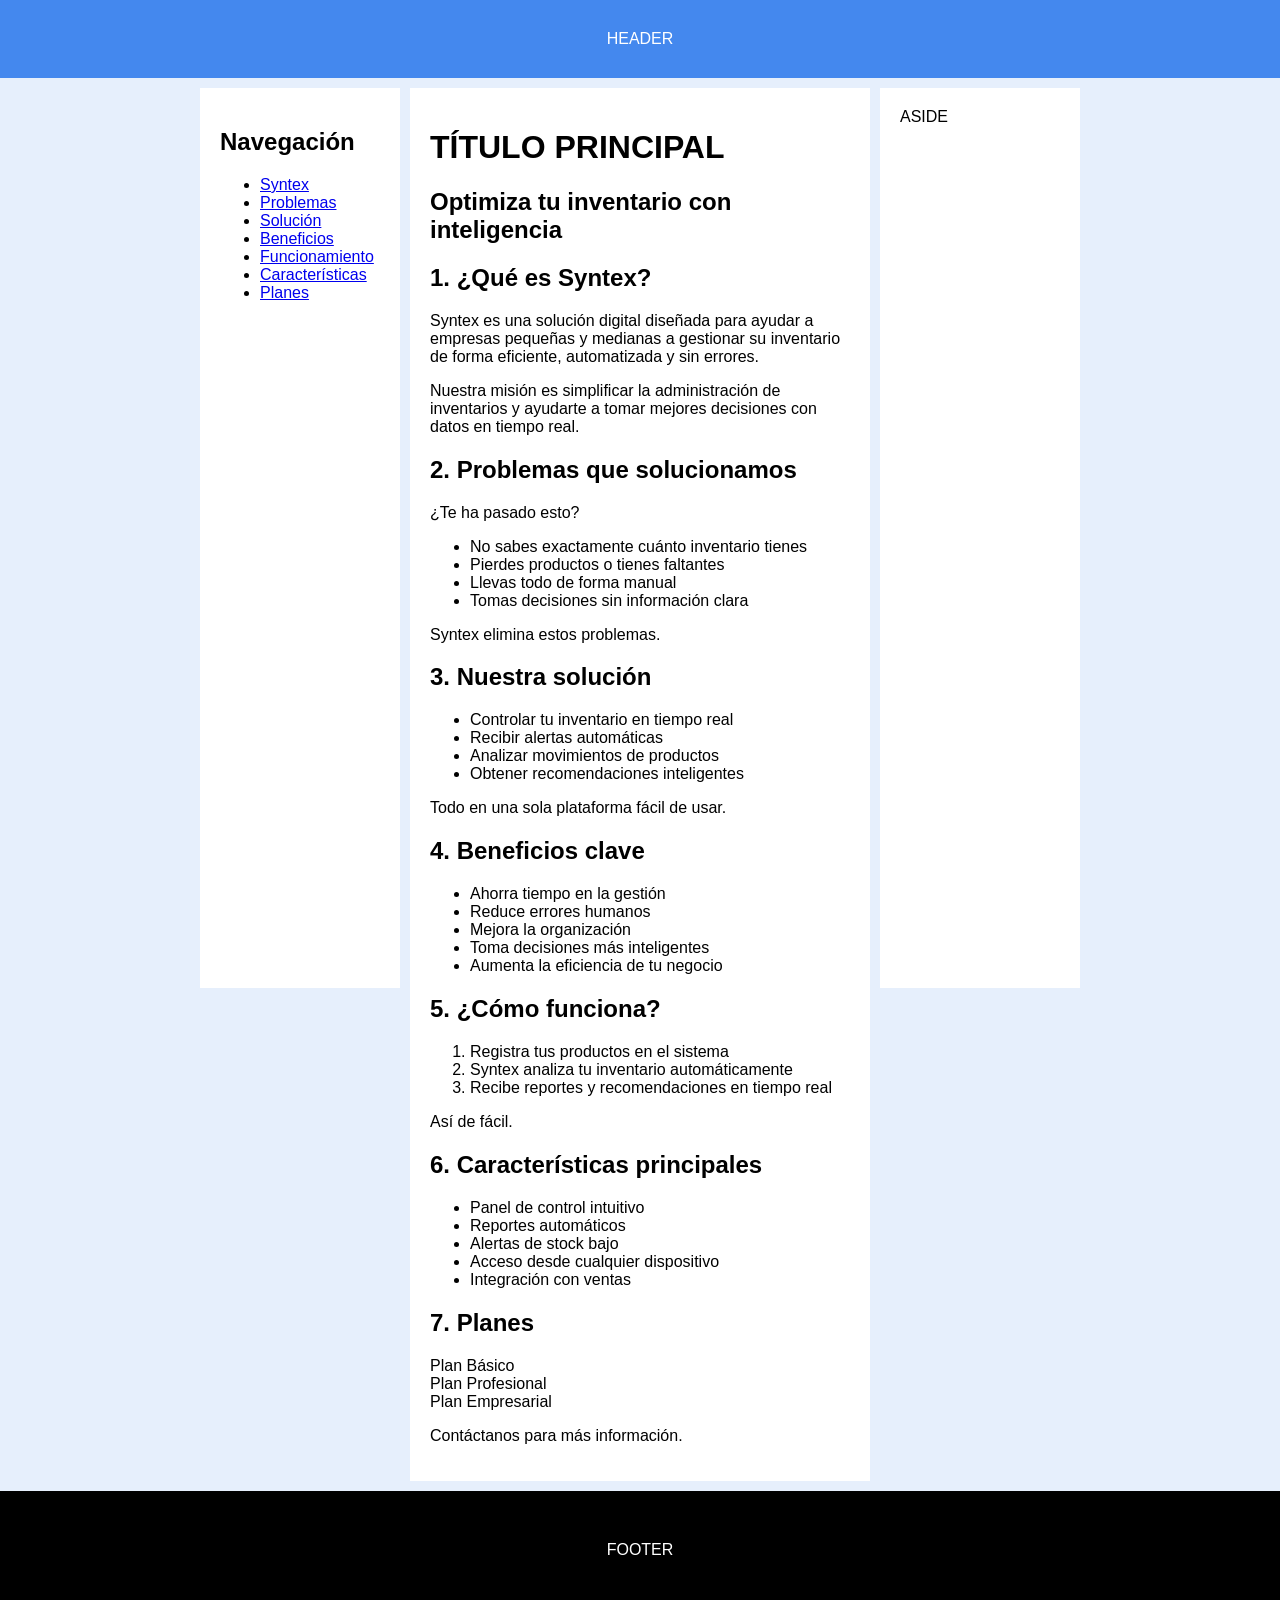
==== index.html @ 5b3f39af "commit 2" ====
<!DOCTYPE html>
<html lang="en">
<head>
    <meta charset="UTF-8">
    <meta name="viewport" content="width=device-width, initial-scale=1.0">
    <title>Grid dinámico y responsive</title>
    <link rel="stylesheet" href="styles.css">
</head>

<body>

    <header>
        HEADER
    </header>

    <div class="grid">
        <nav class="header__nav">
            <h2>Navegación</h2>
            <ul class="header__nav-list">
                <li class="list-item"><a href="#1" class="link">Syntex</a></li>
                <li class="list-item"><a href="#2" class="link">Problemas</a></li>
                <li class="list-item"><a href="#3" class="link">Solución</a></li>
                <li class="list-item"><a href="#4" class="link">Beneficios</a></li>
                <li class="list-item"><a href="#5" class="link">Funcionamiento</a></li>
                <li class="list-item"><a href="#6" class="link">Características</a></li>
                <li class="list-item"><a href="#7" class="link">Planes</a></li>
            </ul>
        </nav>
        <main>
            <h1>TÍTULO PRINCIPAL</h1>
            <h2>Optimiza tu inventario con inteligencia</h2>
            <section id="1">
                <h2>1. ¿Qué es Syntex?</h2>
                <p>
                    Syntex es una solución digital diseñada para ayudar a empresas pequeñas y medianas
                    a gestionar su inventario de forma eficiente, automatizada y sin errores.
                </p>
                <p>
                    Nuestra misión es simplificar la administración de inventarios y ayudarte
                    a tomar mejores decisiones con datos en tiempo real.
                </p>
            </section>
            <section id="2">
                <h2>2. Problemas que solucionamos</h2>

                <p>
                    ¿Te ha pasado esto?
                </p>

                <ul>
                    <li>No sabes exactamente cuánto inventario tienes</li>
                    <li>Pierdes productos o tienes faltantes</li>
                    <li>Llevas todo de forma manual</li>
                    <li>Tomas decisiones sin información clara</li>
                </ul>

                <p>
                    Syntex elimina estos problemas.
                </p>
            </section>
            <section id="3">
                <h2>3. Nuestra solución</h2>
                <ul>
                    <li>Controlar tu inventario en tiempo real</li>
                    <li>Recibir alertas automáticas</li>
                    <li>Analizar movimientos de productos</li>
                    <li>Obtener recomendaciones inteligentes</li>
                </ul>
                <p>
                    Todo en una sola plataforma fácil de usar.
                </p>
            </section>
            <section id="4">
                <h2>4. Beneficios clave</h2>
                <ul>
                    <li>Ahorra tiempo en la gestión</li>
                    <li>Reduce errores humanos</li>
                    <li>Mejora la organización</li>
                    <li>Toma decisiones más inteligentes</li>
                    <li>Aumenta la eficiencia de tu negocio</li>
                </ul>
            </section>
            <section id="5">
                <h2>5. ¿Cómo funciona?</h2>
                <ol>
                    <li>Registra tus productos en el sistema</li>
                    <li>Syntex analiza tu inventario automáticamente</li>
                    <li>Recibe reportes y recomendaciones en tiempo real</li>
                </ol>
                <p>Así de fácil.</p>
            </section>

            <section id="6">
                <h2>6. Características principales</h2>
                <ul>
                    <li>Panel de control intuitivo</li>
                    <li>Reportes automáticos</li>
                    <li>Alertas de stock bajo</li>
                    <li>Acceso desde cualquier dispositivo</li>
                    <li>Integración con ventas</li>
                </ul>
            </section>
            <section id="7">
                <h2>7. Planes</h2>
                <p>
                    Plan Básico<br>
                    Plan Profesional<br>
                    Plan Empresarial
                </p>
                <p>
                    Contáctanos para más información.
                </p>
            </section>
        </main>
        <aside>
            ASIDE
        </aside>
    </div>
    <footer>
        FOOTER
    </footer>
</body>
</html>
---- styles.css ----
body {
    margin: 0;
    font-family:sans-serif;
    min-height: 100vh;
    display: flex;
    flex-direction: column;
    align-items: start;
    background-color: #48e2;
}

body, div {
    box-sizing: border-box;
}

nav, header, footer, aside, main {
    box-sizing: border-box;
    padding: 20px;
    background-color: #fff;
}
/*Usamos dense para rellenar los espacios que quedan en blanco*/
.grid {
    flex-grow: 1;
    display: grid;
    grid-template-columns: minmax( 200px, 1fr) minmax(300px, 3fr) minmax(200px, 1fr);
    grid-template-rows: 1fr;
    grid-auto-flow: dense;
    margin: auto;
    gap: 10px;
    padding: 10px;
    grid-template-areas:
    "nav main aside";
}

.grid {
    max-width: 900px;
    margin: auto;
}

header {
    background-color: #48e;
    color: #fff;
    border-color: #48e;
    width: 100%;
    padding: 30px;
    text-align: center;
}

nav {
    grid-area: nav;
}

main {
    grid-area: main;
    min-width: 300px;
    max-width: 700px;
}

aside {
    grid-area: aside;
}

footer {
    background-color: #000;
    color: #fff;
    width: 100%;
    padding: 50px;
    text-align: center;
}

nav, aside {
    position: sticky;
    top: 0;
    height: 100vh;
}

@media screen and (max-width:900px){
    .grid{grid-template-columns: minmax( 200px, 1fr) minmax(300px, 3fr);
    }

    nav, aside {
        height: auto;
        position: static;
    }
    aside {
        display: none;
    }
}

@media screen and (max-width:580px){
    .grid {
        grid-template-columns: 1fr;
        grid-template-areas:
        "nav"
        "main"
        "aside";
    }
}
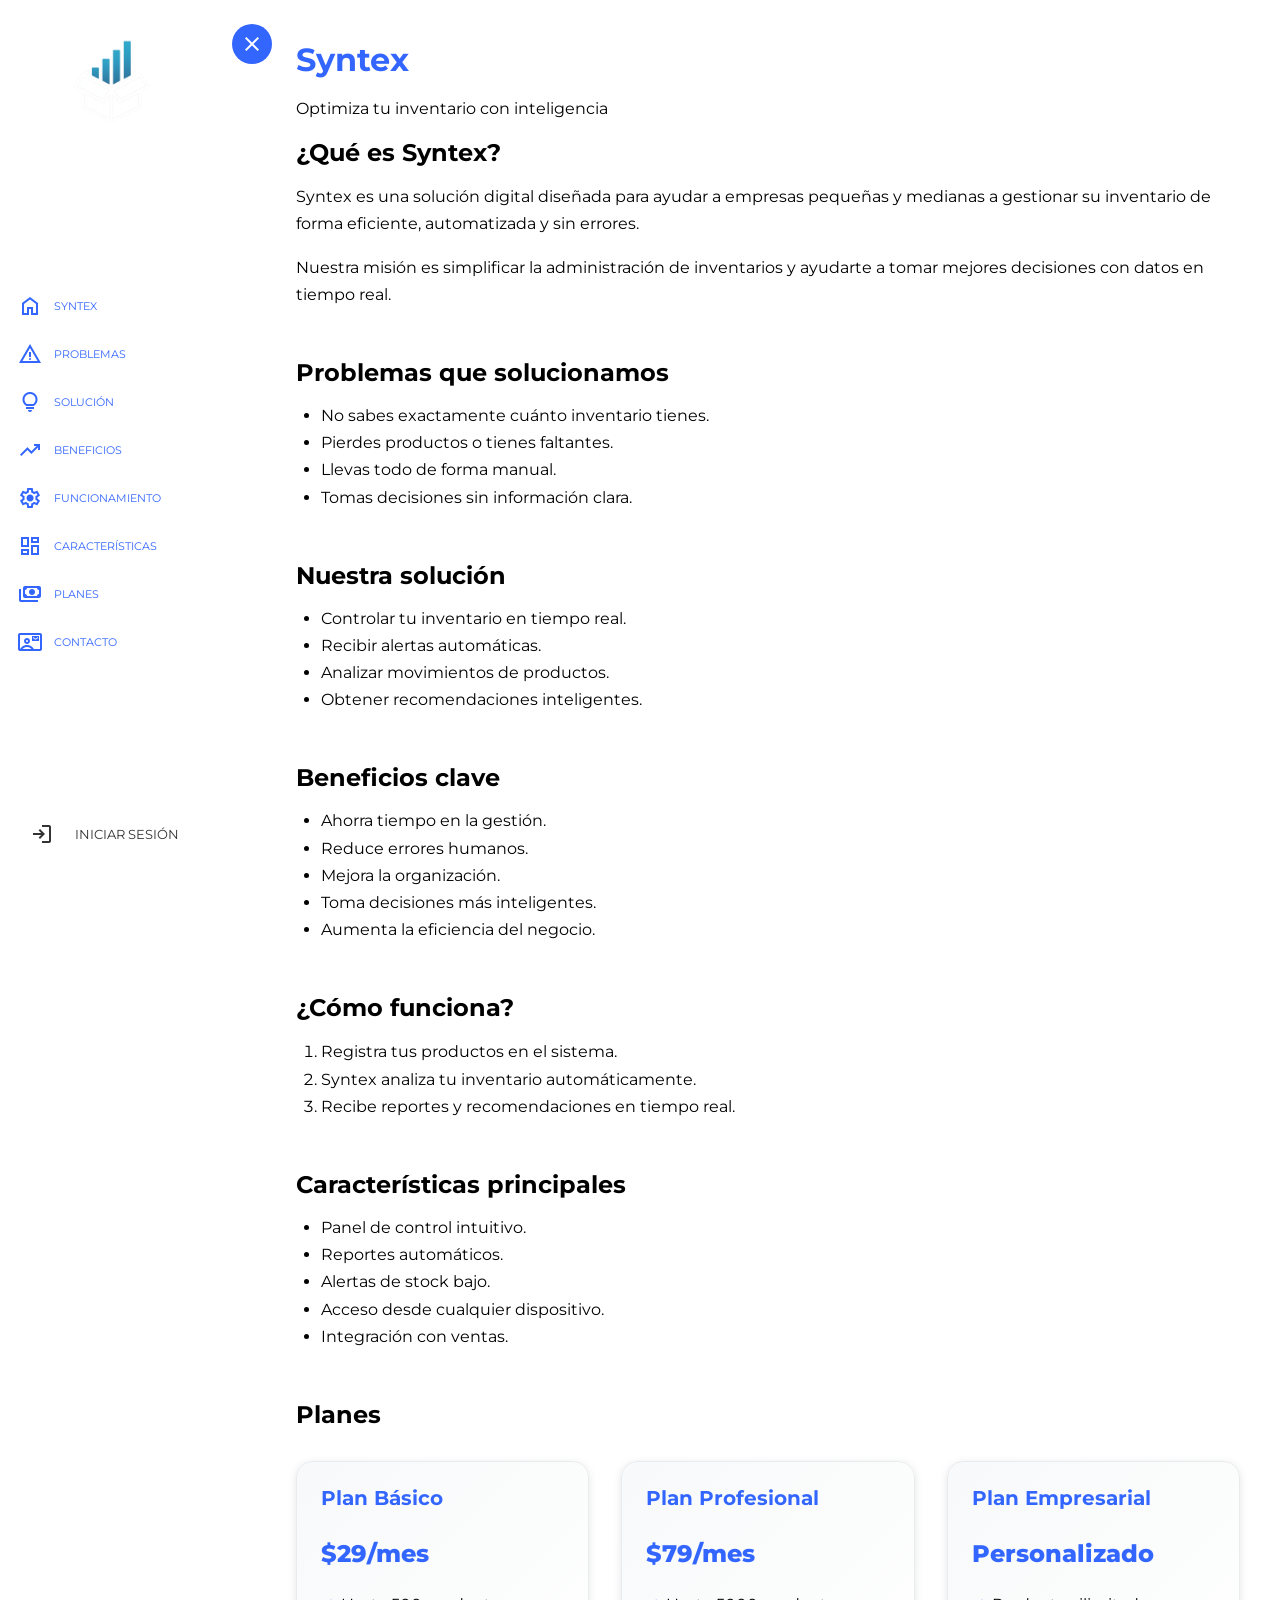
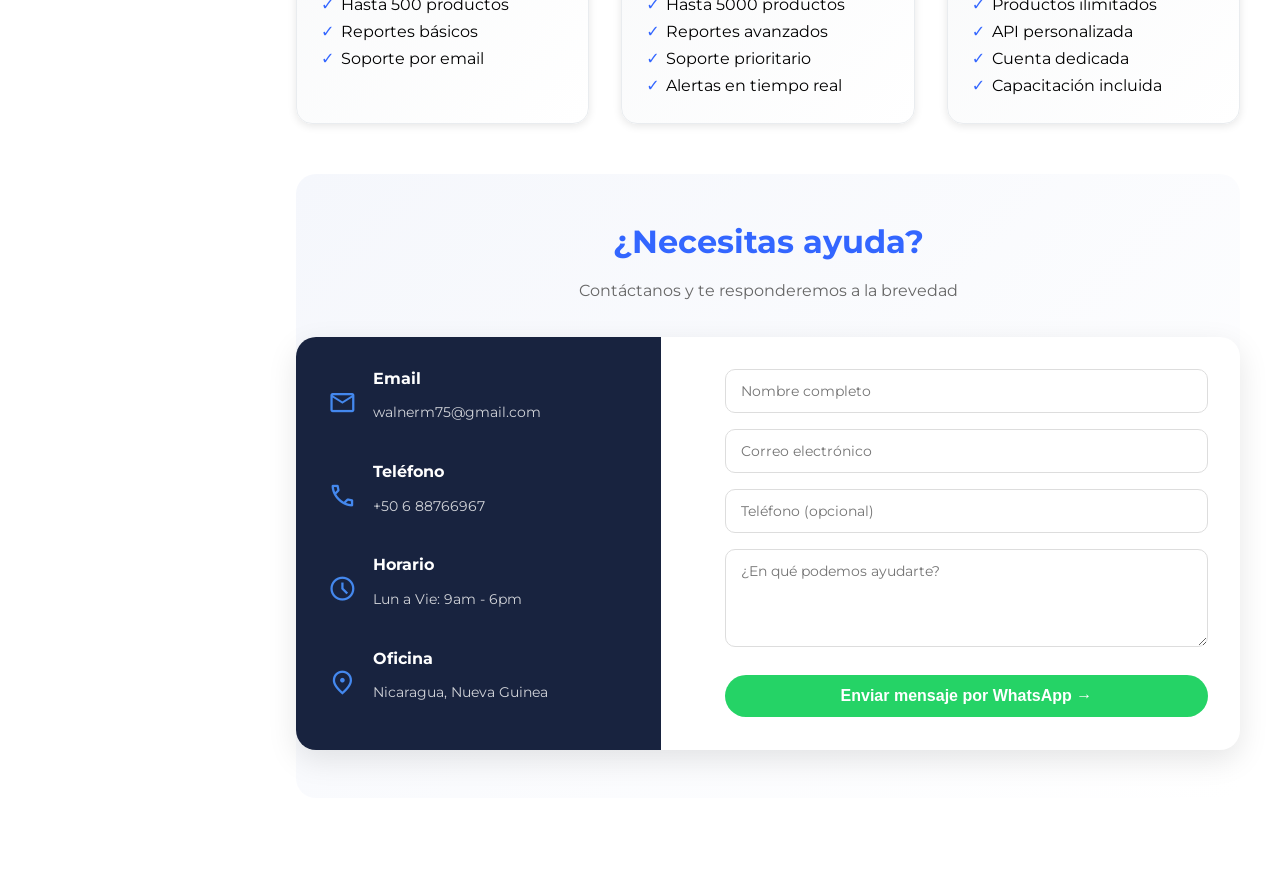
==== commit b1620540: "commit" ====
--- a/index.html
+++ b/index.html
@@ -1,123 +1,282 @@
 <!DOCTYPE html>
-<html lang="en">
+<html lang="es">
 <head>
     <meta charset="UTF-8">
     <meta name="viewport" content="width=device-width, initial-scale=1.0">
-    <title>Grid dinámico y responsive</title>
+    <meta name="description" content="Syntex - Solución inteligente para gestionar inventarios con IA">
+    <title>Syntex | Optimiza tu inventario con inteligencia</title>
+
+    <!-- Google Fonts -->
+    <link href="https://fonts.googleapis.com/css2?family=Montserrat:wght@400;500;600;700;800&display=swap" rel="stylesheet">
+    <link href="https://fonts.googleapis.com/css2?family=Material+Symbols+Outlined&display=swap" rel="stylesheet">
+
+    <!-- CSS Principal -->
     <link rel="stylesheet" href="styles.css">
 </head>
-
 <body>
 
-    <header>
-        HEADER
-    </header>
-
-    <div class="grid">
-        <nav class="header__nav">
-            <h2>Navegación</h2>
-            <ul class="header__nav-list">
-                <li class="list-item"><a href="#1" class="link">Syntex</a></li>
-                <li class="list-item"><a href="#2" class="link">Problemas</a></li>
-                <li class="list-item"><a href="#3" class="link">Solución</a></li>
-                <li class="list-item"><a href="#4" class="link">Beneficios</a></li>
-                <li class="list-item"><a href="#5" class="link">Funcionamiento</a></li>
-                <li class="list-item"><a href="#6" class="link">Características</a></li>
-                <li class="list-item"><a href="#7" class="link">Planes</a></li>
+    <!-- SIDEBAR -->
+    <aside class="sidebar" id="sidebar">
+
+        <!-- Botón toggle del menú -->
+        <div class="sidebar__toggle">
+            <input type="checkbox" id="menu-checkbox" aria-label="Abrir o cerrar menú lateral">
+            <label for="menu-checkbox" class="material-symbols-outlined menu-icon menu-icon--close" aria-hidden="true">close</label>
+            <label for="menu-checkbox" class="material-symbols-outlined menu-icon menu-icon--open" aria-hidden="true">double_arrow</label>
+        </div>
+
+        <!-- Logo -->
+        <div class="sidebar__logo">
+            <img src="img/logo-Syntex.png" alt="Syntex - Volver al inicio" class="sidebar__logo-img">
+        </div>
+
+        <!-- Navegación principal -->
+        <nav class="sidebar__nav" aria-label="Menú principal">
+            <ul class="sidebar__menu">
+                <li class="sidebar__item">
+                    <span class="material-symbols-outlined" aria-hidden="true">home</span>
+                    <a href="#que-es">Syntex</a>
+                </li>
+                <li class="sidebar__item">
+                    <span class="material-symbols-outlined" aria-hidden="true">warning</span>
+                    <a href="#problemas">Problemas</a>
+                </li>
+                <li class="sidebar__item">
+                    <span class="material-symbols-outlined" aria-hidden="true">lightbulb</span>
+                    <a href="#solucion">Solución</a>
+                </li>
+                <li class="sidebar__item">
+                    <span class="material-symbols-outlined" aria-hidden="true">trending_up</span>
+                    <a href="#beneficios">Beneficios</a>
+                </li>
+                <li class="sidebar__item">
+                    <span class="material-symbols-outlined" aria-hidden="true">settings</span>
+                    <a href="#funcionamiento">Funcionamiento</a>
+                </li>
+                <li class="sidebar__item">
+                    <span class="material-symbols-outlined" aria-hidden="true">dashboard</span>
+                    <a href="#caracteristicas">Características</a>
+                </li>
+                <li class="sidebar__item">
+                    <span class="material-symbols-outlined" aria-hidden="true">payments</span>
+                    <a href="#planes">Planes</a>
+                </li>
+                <li class="sidebar__item">
+                    <span class="material-symbols-outlined" aria-hidden="true">contact_mail</span>
+                    <a href="#contacto">Contacto</a>
+                </li>
             </ul>
         </nav>
-        <main>
-            <h1>TÍTULO PRINCIPAL</h1>
-            <h2>Optimiza tu inventario con inteligencia</h2>
-            <section id="1">
-                <h2>1. ¿Qué es Syntex?</h2>
-                <p>
-                    Syntex es una solución digital diseñada para ayudar a empresas pequeñas y medianas
-                    a gestionar su inventario de forma eficiente, automatizada y sin errores.
-                </p>
-                <p>
-                    Nuestra misión es simplificar la administración de inventarios y ayudarte
-                    a tomar mejores decisiones con datos en tiempo real.
-                </p>
-            </section>
-            <section id="2">
-                <h2>2. Problemas que solucionamos</h2>
-
-                <p>
-                    ¿Te ha pasado esto?
-                </p>
-
-                <ul>
-                    <li>No sabes exactamente cuánto inventario tienes</li>
-                    <li>Pierdes productos o tienes faltantes</li>
-                    <li>Llevas todo de forma manual</li>
-                    <li>Tomas decisiones sin información clara</li>
-                </ul>
-
-                <p>
-                    Syntex elimina estos problemas.
-                </p>
-            </section>
-            <section id="3">
-                <h2>3. Nuestra solución</h2>
-                <ul>
-                    <li>Controlar tu inventario en tiempo real</li>
-                    <li>Recibir alertas automáticas</li>
-                    <li>Analizar movimientos de productos</li>
-                    <li>Obtener recomendaciones inteligentes</li>
-                </ul>
-                <p>
-                    Todo en una sola plataforma fácil de usar.
-                </p>
-            </section>
-            <section id="4">
-                <h2>4. Beneficios clave</h2>
-                <ul>
-                    <li>Ahorra tiempo en la gestión</li>
-                    <li>Reduce errores humanos</li>
-                    <li>Mejora la organización</li>
-                    <li>Toma decisiones más inteligentes</li>
-                    <li>Aumenta la eficiencia de tu negocio</li>
-                </ul>
-            </section>
-            <section id="5">
-                <h2>5. ¿Cómo funciona?</h2>
-                <ol>
-                    <li>Registra tus productos en el sistema</li>
-                    <li>Syntex analiza tu inventario automáticamente</li>
-                    <li>Recibe reportes y recomendaciones en tiempo real</li>
-                </ol>
-                <p>Así de fácil.</p>
-            </section>
-
-            <section id="6">
-                <h2>6. Características principales</h2>
-                <ul>
-                    <li>Panel de control intuitivo</li>
-                    <li>Reportes automáticos</li>
-                    <li>Alertas de stock bajo</li>
-                    <li>Acceso desde cualquier dispositivo</li>
-                    <li>Integración con ventas</li>
-                </ul>
-            </section>
-            <section id="7">
-                <h2>7. Planes</h2>
-                <p>
-                    Plan Básico<br>
-                    Plan Profesional<br>
-                    Plan Empresarial
-                </p>
-                <p>
-                    Contáctanos para más información.
-                </p>
-            </section>
-        </main>
-        <aside>
-            ASIDE
-        </aside>
-    </div>
-    <footer>
-        FOOTER
-    </footer>
+
+        <!-- Perfil de usuario -->
+        <!-- Perfil / Login -->
+        <div class="sidebar__profile">
+            <a href="login.html" class="sidebar__item item--profile" style="text-decoration: none;">
+                <span class="material-symbols-outlined" aria-hidden="true">login</span>
+                <span class="profile-option">Iniciar sesión</span>
+            </a>
+        </div>
+        </div>
+    </aside>
+
+    <!-- CONTENIDO PRINCIPAL -->
+    <main class="main-content">
+        <h1 class="main-title">Syntex</h1>
+        <p class="tagline">Optimiza tu inventario con inteligencia</p>
+
+        <section id="que-es" class="content-section">
+            <h2>¿Qué es Syntex?</h2>
+            <p>Syntex es una solución digital diseñada para ayudar a empresas pequeñas y medianas a gestionar su inventario de forma eficiente, automatizada y sin errores.</p>
+            <p>Nuestra misión es simplificar la administración de inventarios y ayudarte a tomar mejores decisiones con datos en tiempo real.</p>
+        </section>
+
+        <section id="problemas" class="content-section">
+            <h2>Problemas que solucionamos</h2>
+            <ul>
+                <li>No sabes exactamente cuánto inventario tienes.</li>
+                <li>Pierdes productos o tienes faltantes.</li>
+                <li>Llevas todo de forma manual.</li>
+                <li>Tomas decisiones sin información clara.</li>
+            </ul>
+        </section>
+
+        <section id="solucion" class="content-section">
+            <h2>Nuestra solución</h2>
+            <ul>
+                <li>Controlar tu inventario en tiempo real.</li>
+                <li>Recibir alertas automáticas.</li>
+                <li>Analizar movimientos de productos.</li>
+                <li>Obtener recomendaciones inteligentes.</li>
+            </ul>
+        </section>
+
+        <section id="beneficios" class="content-section">
+            <h2>Beneficios clave</h2>
+            <ul>
+                <li>Ahorra tiempo en la gestión.</li>
+                <li>Reduce errores humanos.</li>
+                <li>Mejora la organización.</li>
+                <li>Toma decisiones más inteligentes.</li>
+                <li>Aumenta la eficiencia del negocio.</li>
+            </ul>
+        </section>
+
+        <section id="funcionamiento" class="content-section">
+            <h2>¿Cómo funciona?</h2>
+            <ol>
+                <li>Registra tus productos en el sistema.</li>
+                <li>Syntex analiza tu inventario automáticamente.</li>
+                <li>Recibe reportes y recomendaciones en tiempo real.</li>
+            </ol>
+        </section>
+
+        <section id="caracteristicas" class="content-section">
+            <h2>Características principales</h2>
+            <ul>
+                <li>Panel de control intuitivo.</li>
+                <li>Reportes automáticos.</li>
+                <li>Alertas de stock bajo.</li>
+                <li>Acceso desde cualquier dispositivo.</li>
+                <li>Integración con ventas.</li>
+            </ul>
+        </section>
+
+        <section id="planes" class="content-section">
+            <h2>Planes</h2>
+            <div class="plans-container">
+                <div class="plan-card">
+                    <h3>Plan Básico</h3>
+                    <p class="plan-price">$29/mes</p>
+                    <ul>
+                        <li>Hasta 500 productos</li>
+                        <li>Reportes básicos</li>
+                        <li>Soporte por email</li>
+                    </ul>
+                </div>
+                <div class="plan-card">
+                    <h3>Plan Profesional</h3>
+                    <p class="plan-price">$79/mes</p>
+                    <ul>
+                        <li>Hasta 5000 productos</li>
+                        <li>Reportes avanzados</li>
+                        <li>Soporte prioritario</li>
+                        <li>Alertas en tiempo real</li>
+                    </ul>
+                </div>
+                <div class="plan-card">
+                    <h3>Plan Empresarial</h3>
+                    <p class="plan-price">Personalizado</p>
+                    <ul>
+                        <li>Productos ilimitados</li>
+                        <li>API personalizada</li>
+                        <li>Cuenta dedicada</li>
+                        <li>Capacitación incluida</li>
+                    </ul>
+                </div>
+            </div>
+        </section>
+
+        <!-- SECCIÓN DE CONTACTO CON WHATSAPP (sin botón flotante) -->
+        <section id="contacto" class="contact-section">
+            <h2 class="contact-section__title">¿Necesitas ayuda?</h2>
+            <p class="contact-section__subtitle">Contáctanos y te responderemos a la brevedad</p>
+
+            <div class="contact-section__container">
+                <!-- Información de contacto -->
+                <div class="contact-info">
+                    <div class="contact-info__item">
+                        <span class="material-symbols-outlined">mail</span>
+                        <div>
+                            <h4>Email</h4>
+                            <p>walnerm75@gmail.com</p>
+                        </div>
+                    </div>
+                    <div class="contact-info__item">
+                        <span class="material-symbols-outlined">phone</span>
+                        <div>
+                            <h4>Teléfono</h4>
+                            <p>+50 6 88766967</p>
+                        </div>
+                    </div>
+                    <div class="contact-info__item">
+                        <span class="material-symbols-outlined">schedule</span>
+                        <div>
+                            <h4>Horario</h4>
+                            <p>Lun a Vie: 9am - 6pm</p>
+                        </div>
+                    </div>
+                    <div class="contact-info__item">
+                        <span class="material-symbols-outlined">location_on</span>
+                        <div>
+                            <h4>Oficina</h4>
+                            <p>Nicaragua, Nueva Guinea</p>
+                        </div>
+                    </div>
+                </div>
+
+                <!-- Formulario de contacto que envía a WhatsApp -->
+                <form class="contact-form" id="whatsappForm">
+                    <div class="contact-form__group">
+                        <input type="text" id="whatsapp_nombre" placeholder="Nombre completo" required>
+                    </div>
+                    <div class="contact-form__group">
+                        <input type="email" id="whatsapp_email" placeholder="Correo electrónico" required>
+                    </div>
+                    <div class="contact-form__group">
+                        <input type="tel" id="whatsapp_telefono" placeholder="Teléfono (opcional)">
+                    </div>
+                    <div class="contact-form__group">
+                        <textarea id="whatsapp_mensaje" rows="4" placeholder="¿En qué podemos ayudarte?" required></textarea>
+                    </div>
+                    <button type="submit" class="contact-form__button">Enviar mensaje por WhatsApp →</button>
+                </form>
+            </div>
+        </section>
+    </main>
+
+    <!-- JavaScript para el menú colapsable y WhatsApp -->
+    <script>
+        // Menú colapsable
+        (function() {
+            const checkbox = document.getElementById('menu-checkbox');
+            const sidebar = document.getElementById('sidebar');
+
+            if (checkbox && sidebar) {
+                checkbox.addEventListener('change', function() {
+                    if (this.checked) {
+                        sidebar.classList.add('sidebar--collapsed');
+                    } else {
+                        sidebar.classList.remove('sidebar--collapsed');
+                    }
+                });
+            }
+        })();
+
+        // Formulario que envía a WhatsApp
+        const whatsappForm = document.getElementById('whatsappForm');
+        if (whatsappForm) {
+            whatsappForm.addEventListener('submit', function(e) {
+                e.preventDefault();
+
+                const nombre = document.getElementById('whatsapp_nombre').value;
+                const email = document.getElementById('whatsapp_email').value;
+                const telefono = document.getElementById('whatsapp_telefono').value;
+                const mensaje = document.getElementById('whatsapp_mensaje').value;
+
+                // Construir el mensaje para WhatsApp
+                let texto = `*Nuevo mensaje desde Syntex*%0A%0A`;
+                texto += `*Nombre:* ${nombre}%0A`;
+                texto += `*Email:* ${email}%0A`;
+                if(telefono) texto += `*Teléfono:* ${telefono}%0A`;
+                texto += `*Mensaje:* ${mensaje}`;
+
+                // ⚠️ CAMBIA ESTE NÚMERO POR EL TUYO ⚠️
+                window.open(`https://wa.me/81262940?text=${texto}`, '_blank');
+
+                alert('Serás redirigido a WhatsApp para enviar el mensaje');
+                this.reset();
+            });
+        }
+    </script>
 </body>
 </html>
--- a/styles.css
+++ b/styles.css
@@ -1,97 +1,553 @@
+* {
+    box-sizing: border-box;
+}
+
+html {
+    scroll-behavior: smooth;
+}
+
+body, div, ul, li, a , h1, h2, h3, h4 {
+    margin: 0;
+    padding: 0;
+}
+
+label, .sidebar__nav {
+    user-select: none;
+}
+
 body {
-    margin: 0;
-    font-family:sans-serif;
+    --bg-color: color-mix(in srgb, #26f 70%, #fff);
+    --sidebar-color: #fff;
+    --dark-color: #36f;
+    --text-color: #333;
+    background-color: var(--sidebar-color);
+    font-family: 'Montserrat', system-ui, sans-serif;
+}
+
+/* ============================================
+HEADER / NAVEGACIÓN (corregido sin azul)
+   ============================================ */
+
+.header {
+    max-height: 50px;
+    background-color: #fff;
+    display: flex;
+    justify-content: space-between;
+    align-items: center;
+    position: relative;
+    z-index: 10;
+    text-align: center;
+    font-size: 20px;
+    color: #48e;
+}
+
+.header__open-nav-button {
+    color: #48e;
+    font-size: 3rem;
+    font-weight: 600;
+    position: absolute;
+    right: 10px;
+    background: transparent;
+    border: none;
+    cursor: pointer;
+    -webkit-tap-highlight-color: transparent;
+}
+
+.header__open-nav-button:focus,
+.header__open-nav-button:active {
+    outline: none;
+    background: transparent;
+    color: #48e;
+}
+
+.header__checkbox {
+    display: none;
+}
+
+.header__checkbox:focus,
+.header__checkbox:active {
+    outline: none;
+}
+
+.header__nav {
+    display: none;
+    background-color: #fff;
+    position: absolute;
+    height: 100vh;
+    width: 100vw;
+    top: 0;
+    left: 0;
+    z-index: 100;
+}
+
+.header__checkbox:checked ~ .header__nav {
+    display: flex;
+    align-items: center;
+    justify-content: center;
+}
+
+.header__nav-list {
+    display: flex;
+    flex-direction: column;
+    height: 40vh;
+    margin: auto;
+    justify-content: space-evenly;
+    align-items: center;
+}
+
+.header__logo {
+    max-width: 100%;
+    width: 50px;
+    margin: 10px 20px;
+    object-fit: contain;
+}
+
+.header__nav-item {
+    list-style: none;
+}
+
+.header__nav-item a {
+    color: inherit;
+    text-decoration: none;
+    font-size: 1.2rem;
+    transition: all 0.3s ease;
+    -webkit-tap-highlight-color: transparent;
+}
+
+.header__nav-item a:focus,
+.header__nav-item a:active {
+    outline: none;
+    background: transparent;
+    color: #48e;
+}
+
+.header__nav-item a:hover {
+    text-decoration: underline;
+    color: #48e;
+}
+
+/* -------- HEADER QUERIES --------*/
+@media screen and (min-width: 600px) {
+    .header {
+        padding: 20px 0;
+        position: sticky;
+        top: 0;
+        max-height: 80px;
+    }
+
+    .header__nav {
+        display: block;
+        position: static;
+        height: auto;
+        width: auto;
+        justify-content: space-between;
+        background-color: initial;
+    }
+
+    .header__nav-list {
+        flex-direction: row;
+        height: auto;
+        width: auto;
+        gap: 20px;
+        margin-right: 40px;
+    }
+
+    .header__open-nav-button {
+        display: none;
+    }
+}
+
+/* ============================================
+SIDEBAR STYLES
+   ============================================ */
+
+.sidebar {
+    background-color: var(--sidebar-color);
+    position: fixed;
+    height: 100dvh;
+    width: clamp(220px, 20vw, 300px);
+    font-size: clamp(1rem, 2.2vw, 1.5rem);
+    display: flex;
+    flex-direction: column;
+    justify-content: space-between;
+    padding: 30px 0 30px 6px;
+    transition: all 0.3s ease-in-out;
+    z-index: 100;
+}
+
+.sidebar--collapsed {
+    width: 85px;
+}
+
+.sidebar__toggle {
+    position: absolute;
+    top: 1.5rem;
+    right: -1rem;
+    z-index: 110;
+}
+
+#menu-checkbox {
+    display: none;
+}
+
+.menu-icon {
+    background-color: var(--dark-color);
+    color: white;
+    font-size: 1.5rem;
+    border-radius: 50%;
+    padding: 0.5rem;
+    cursor: pointer;
+    transition: all 0.3s ease;
+    display: inline-block;
+}
+
+.menu-icon--open {
+    display: none;
+}
+
+#menu-checkbox:checked ~ .menu-icon--close {
+    display: none;
+}
+
+#menu-checkbox:checked ~ .menu-icon--open {
+    display: inline-block;
+}
+
+.sidebar--collapsed .sidebar__toggle {
+    right: -0.5rem;
+}
+
+.sidebar__nav {
+    flex: 1;
+    display: flex;
+}
+
+.sidebar__nav ul {
+    display: flex;
+    flex-direction: column;
+    justify-content: center;
+    width: 100%;
+}
+
+.sidebar__item {
+    list-style: none;
+    display: flex;
+    align-items: center;
+    text-transform: uppercase;
+    font-size: .7rem;
+    padding-right: 6px;
+    color: var(--dark-color);
+    border-radius: 36px 0 0 36px;
+    position: relative;
+    transition: all 0.3s ease;
+    white-space: nowrap;
+}
+
+.sidebar__item span {
+    padding: 12px;
+    font-size: 1.5rem;
+}
+
+.sidebar__item a {
+    color: inherit;
+    text-decoration: none;
+}
+
+.sidebar__item:hover {
+    background-color: var(--bg-color);
+    color: var(--sidebar-color);
+}
+
+.sidebar--collapsed .sidebar__item a {
+    display: none;
+}
+
+.sidebar--collapsed .sidebar__item {
+    padding: 0.5rem;
+    border-radius: 50%;
+    justify-content: center;
+}
+
+.sidebar--collapsed .sidebar__item:hover {
+    border-radius: 50%;
+}
+
+/*----- SIDEBAR PICTURE STYLES ----*/
+
+.sidebar__logo {
+    margin-left: 1.5rem;
+    position: relative;
+    z-index: 10;
+    transition: all 0.3s ease;
+}
+
+.sidebar__logo-img {
+    width: clamp(4rem, 75%, 20rem);
+    opacity: .82;
+    filter: hue-rotate(-22deg);
+    transition: all 0.3s ease;
+}
+
+.sidebar--collapsed .sidebar__logo {
+    margin-left: 0.25rem;
+}
+
+.sidebar--collapsed .sidebar__logo-img {
+    max-width: 3rem;
+}
+
+/*----- SIDEBAR PROFILE MENU STYLES ----*/
+
+.sidebar__profile img {
+    border-radius: 50%;
+    width: 1.5rem;
+}
+
+.item--profile .profile-option {
+    font-size: .8rem;
+    padding: 0 12px 0 9px;
+    color: inherit;
+}
+
+.item--profile {
+    margin: 12px;
+    width: fit-content;
+    color: var(--text-color);
+}
+
+.item--profile:hover {
+    opacity: .7;
+}
+
+.sidebar--collapsed .profile-option {
+    display: none;
+}
+
+/*----- MAIN CONTENT -----*/
+
+.main-content {
+    margin-left: clamp(220px, 20vw, 300px);
+    padding: 40px;
     min-height: 100vh;
+    background-color: #fff;
+    transition: all 0.3s ease;
+}
+
+.sidebar--collapsed ~ .main-content {
+    margin-left: 85px;
+}
+
+.main-content h1 {
+    color: var(--dark-color);
+    margin-bottom: 10px;
+}
+
+.main-content h2 {
+    margin-bottom: 15px;
+}
+
+.main-content section {
+    margin-bottom: 50px;
+}
+
+.main-content p,
+.main-content li {
+    line-height: 1.7;
+}
+
+.main-content ul,
+.main-content ol {
+    padding-left: 25px;
+}
+
+/*----- PLANES -----*/
+
+.plans-container {
+    display: flex;
+    flex-wrap: wrap;
+    gap: 2rem;
+    margin-top: 2rem;
+}
+
+.plan-card {
+    flex: 1;
+    min-width: 200px;
+    background: linear-gradient(135deg, #f8f9fa, #ffffff);
+    border-radius: 1rem;
+    padding: 1.5rem;
+    box-shadow: 0 2px 8px rgba(0,0,0,0.1);
+    transition: all 0.3s ease;
+    border: 1px solid #e9ecef;
+}
+
+.plan-card:hover {
+    transform: translateY(-5px);
+    box-shadow: 0 4px 20px rgba(0,0,0,0.15);
+}
+
+.plan-card h3 {
+    font-size: 1.25rem;
+    font-weight: 700;
+    color: var(--dark-color);
+    margin-bottom: 0.5rem;
+}
+
+.plan-price {
+    font-size: 1.5rem;
+    font-weight: 800;
+    color: var(--dark-color);
+    margin-bottom: 1rem;
+}
+
+.plan-card ul {
+    list-style: none;
+    padding-left: 0;
+}
+
+.plan-card li {
+    padding-left: 1.25rem;
+    position: relative;
+}
+
+.plan-card li::before {
+    content: '✓';
+    position: absolute;
+    left: 0;
+    color: var(--dark-color);
+    font-weight: bold;
+}
+
+/*----- SECCIÓN DE CONTACTO -----*/
+
+.contact-section {
+    padding: 3rem 0;
+    background: linear-gradient(135deg, #f5f7fc 0%, #fff 100%);
+    border-radius: 20px;
+    margin-top: 2rem;
+}
+
+.contact-section__title {
+    font-size: 2rem;
+    text-align: center;
+    color: var(--dark-color);
+    margin-bottom: 0.5rem;
+}
+
+.contact-section__subtitle {
+    text-align: center;
+    color: #666;
+    margin-bottom: 2rem;
+}
+
+.contact-section__container {
+    max-width: 1000px;
+    margin: 0 auto;
+    display: grid;
+    grid-template-columns: 1fr 1.5fr;
+    gap: 2rem;
+    background: #fff;
+    border-radius: 20px;
+    overflow: hidden;
+    box-shadow: 0 10px 30px rgba(0,0,0,0.1);
+}
+
+.contact-info {
+    background: #18233f;
+    color: #fff;
+    padding: 2rem;
     display: flex;
     flex-direction: column;
-    align-items: start;
-    background-color: #48e2;
-}
-
-body, div {
-    box-sizing: border-box;
-}
-
-nav, header, footer, aside, main {
-    box-sizing: border-box;
-    padding: 20px;
-    background-color: #fff;
-}
-/*Usamos dense para rellenar los espacios que quedan en blanco*/
-.grid {
-    flex-grow: 1;
-    display: grid;
-    grid-template-columns: minmax( 200px, 1fr) minmax(300px, 3fr) minmax(200px, 1fr);
-    grid-template-rows: 1fr;
-    grid-auto-flow: dense;
-    margin: auto;
-    gap: 10px;
-    padding: 10px;
-    grid-template-areas:
-    "nav main aside";
-}
-
-.grid {
-    max-width: 900px;
-    margin: auto;
-}
-
-header {
-    background-color: #48e;
+    gap: 1.5rem;
+}
+
+.contact-info__item {
+    display: flex;
+    align-items: center;
+    gap: 1rem;
+}
+
+.contact-info__item .material-symbols-outlined {
+    font-size: 1.8rem;
+    color: #48e;
+}
+
+.contact-info__item h4 {
+    margin-bottom: 0.25rem;
+    font-size: 1rem;
+}
+
+.contact-info__item p {
+    opacity: 0.8;
+    font-size: 0.85rem;
+}
+
+.contact-form {
+    padding: 2rem;
+    display: flex;
+    flex-direction: column;
+    gap: 1rem;
+}
+
+.contact-form__group input,
+.contact-form__group textarea {
+    width: 100%;
+    padding: 12px 15px;
+    border: 1px solid #ddd;
+    border-radius: 10px;
+    font-family: inherit;
+    font-size: 0.9rem;
+    transition: all 0.3s ease;
+}
+
+.contact-form__group input:focus,
+.contact-form__group textarea:focus {
+    outline: none;
+    border-color: #48e;
+    box-shadow: 0 0 0 3px rgba(68, 136, 238, 0.1);
+}
+
+.contact-form__button {
+    background-color: #25D366;
     color: #fff;
-    border-color: #48e;
-    width: 100%;
-    padding: 30px;
-    text-align: center;
-}
-
-nav {
-    grid-area: nav;
-}
-
-main {
-    grid-area: main;
-    min-width: 300px;
-    max-width: 700px;
-}
-
-aside {
-    grid-area: aside;
-}
-
-footer {
-    background-color: #000;
-    color: #fff;
-    width: 100%;
-    padding: 50px;
-    text-align: center;
-}
-
-nav, aside {
-    position: sticky;
-    top: 0;
-    height: 100vh;
-}
-
-@media screen and (max-width:900px){
-    .grid{grid-template-columns: minmax( 200px, 1fr) minmax(300px, 3fr);
-    }
-
-    nav, aside {
-        height: auto;
-        position: static;
-    }
-    aside {
-        display: none;
-    }
-}
-
-@media screen and (max-width:580px){
-    .grid {
+    border: none;
+    padding: 12px 24px;
+    border-radius: 50px;
+    font-size: 1rem;
+    font-weight: 600;
+    cursor: pointer;
+    transition: all 0.3s ease;
+    margin-top: 0.5rem;
+}
+
+.contact-form__button:hover {
+    background-color: #128C7E;
+    transform: translateY(-2px);
+}
+
+/*----- RESPONSIVE -----*/
+
+@media screen and (max-width: 768px) {
+    .main-content {
+        margin-left: 90px;
+        padding: 20px;
+    }
+
+    .contact-section__container {
         grid-template-columns: 1fr;
-        grid-template-areas:
-        "nav"
-        "main"
-        "aside";
+    }
+
+    .plans-container {
+        flex-direction: column;
+    }
+}
+
+@media (max-width: 480px) {
+    .main-content {
+        margin-left: 70px;
+        padding: 15px;
+    }
+
+    .contact-section {
+        padding: 2rem 1rem;
     }
 }
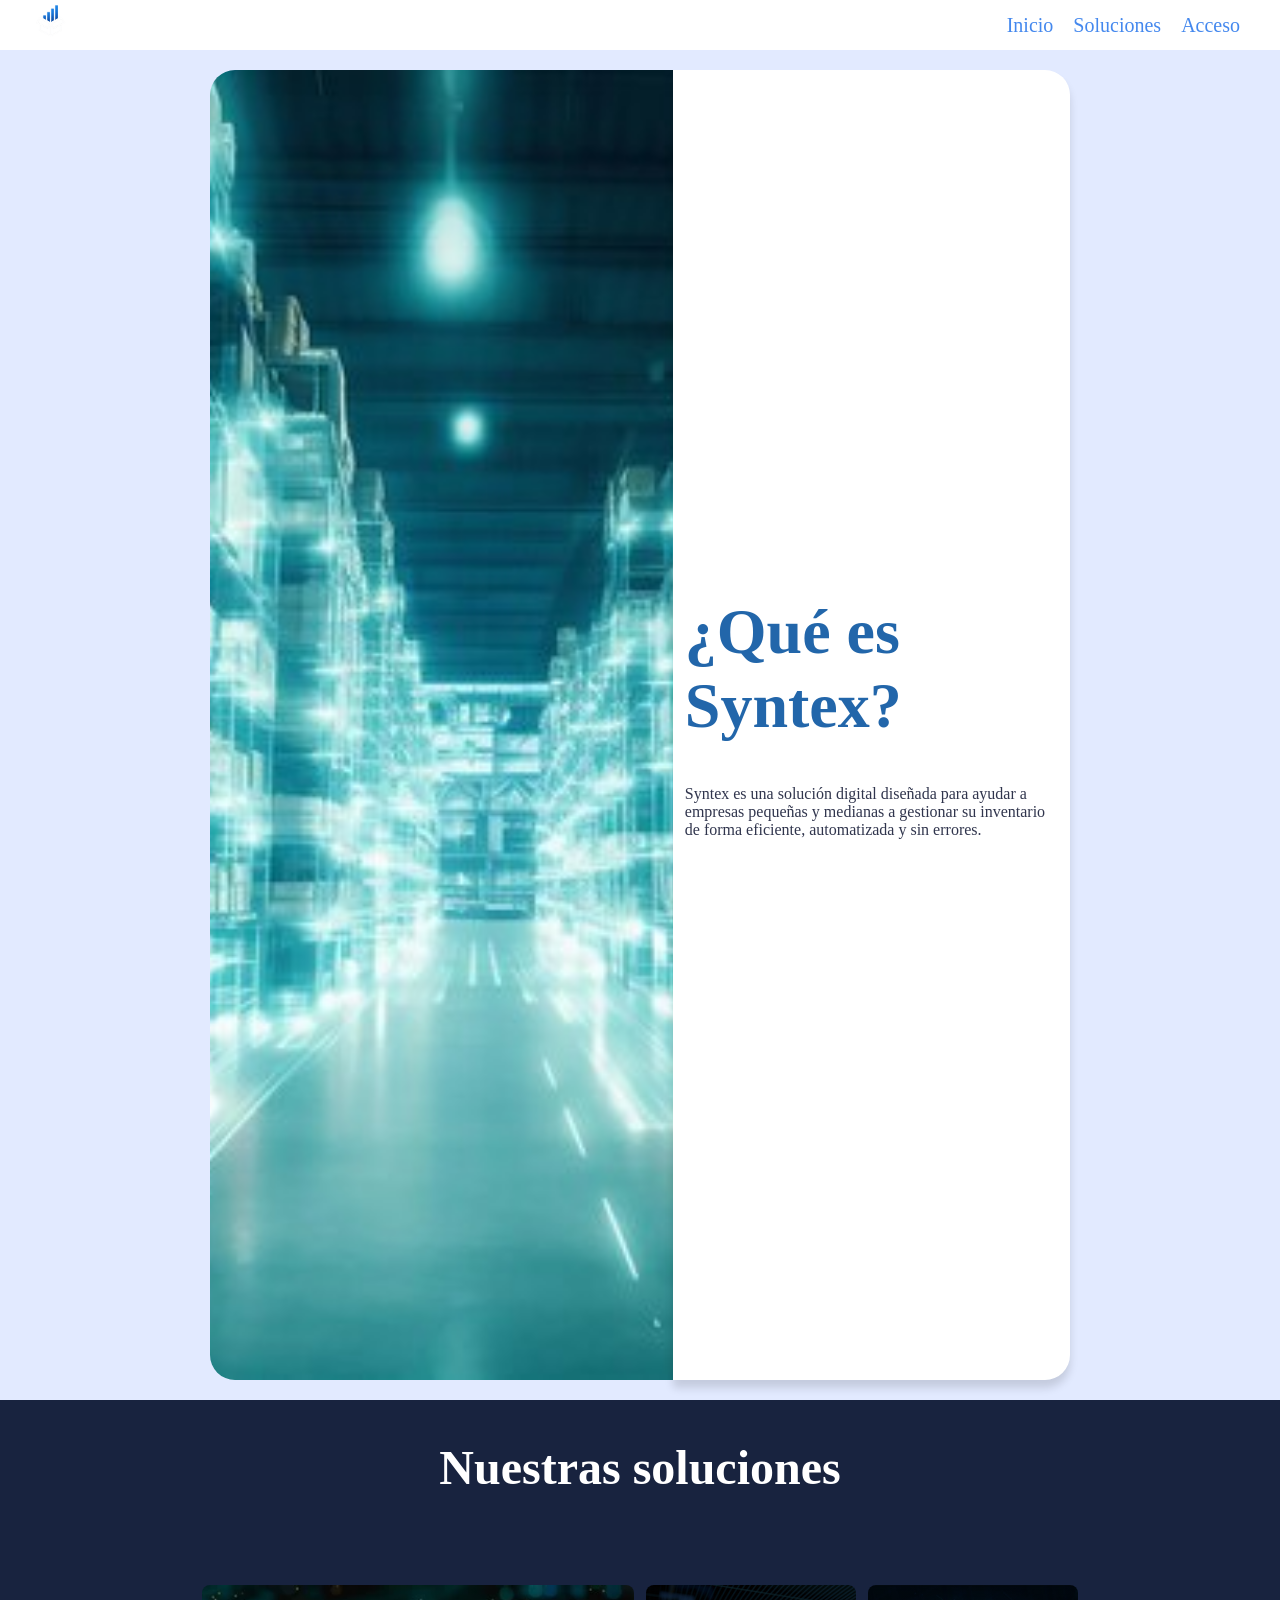
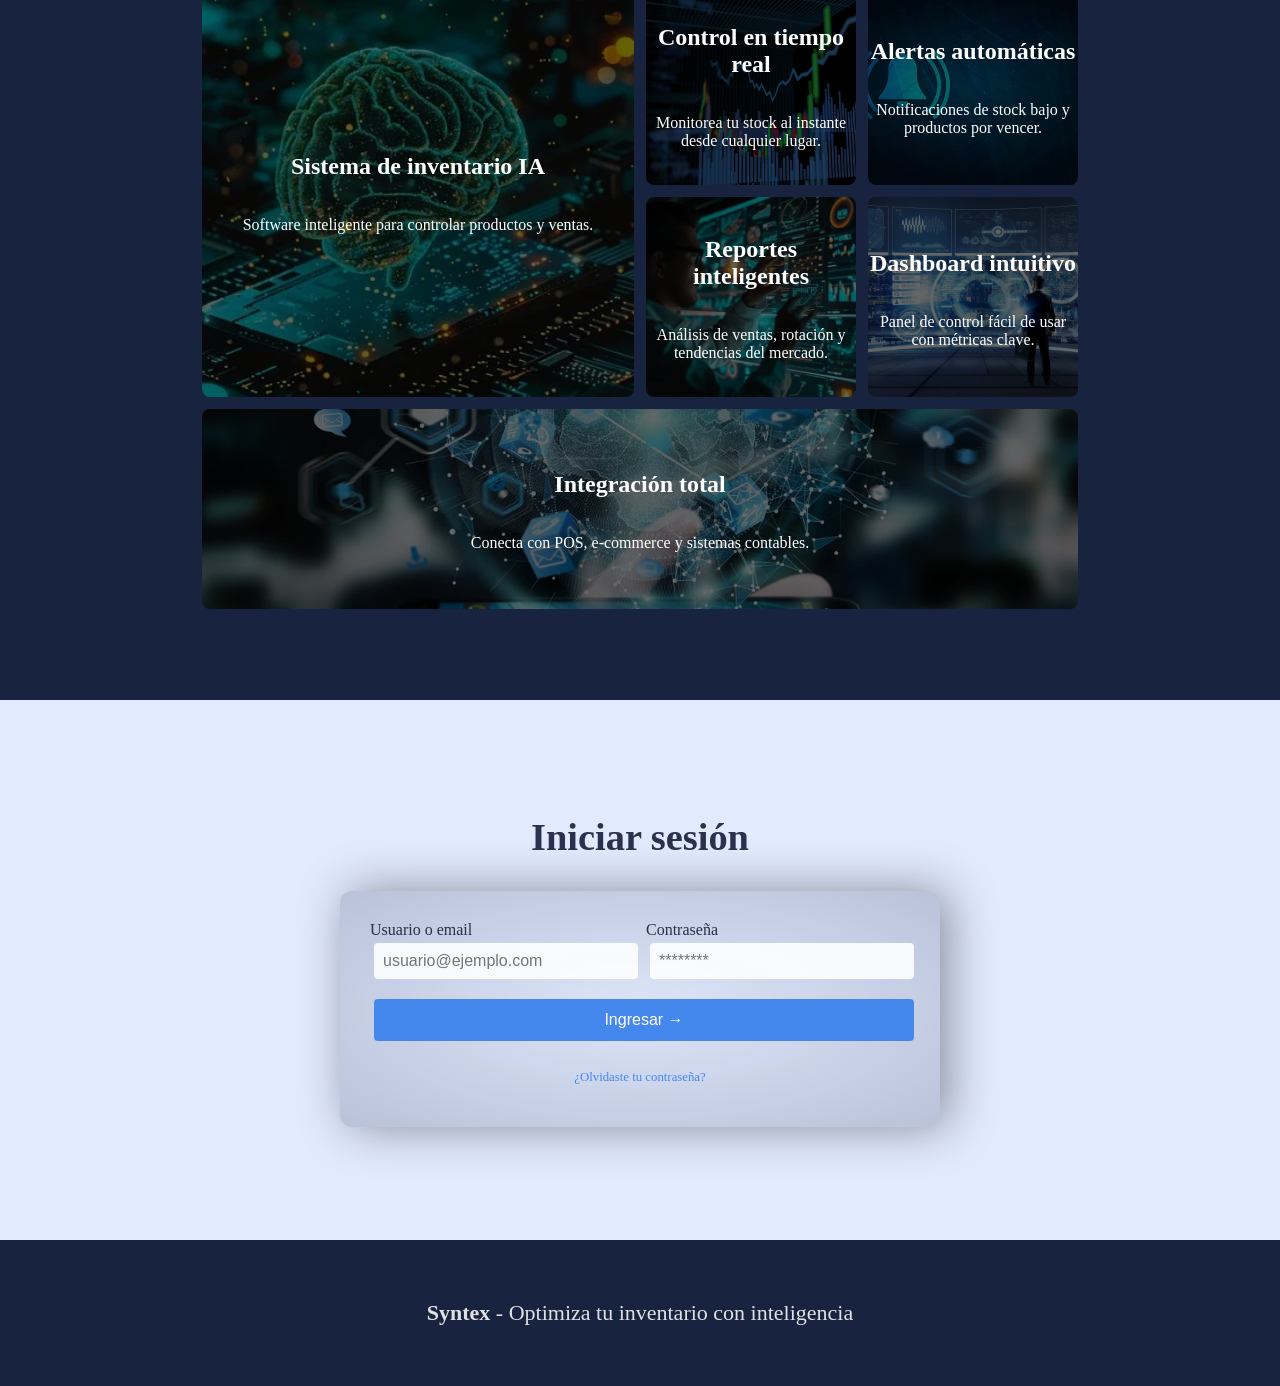
==== commit d340c4da: "commit" ====
--- a/index.html
+++ b/index.html
@@ -3,280 +3,116 @@
 <head>
     <meta charset="UTF-8">
     <meta name="viewport" content="width=device-width, initial-scale=1.0">
-    <meta name="description" content="Syntex - Solución inteligente para gestionar inventarios con IA">
-    <title>Syntex | Optimiza tu inventario con inteligencia</title>
-
-    <!-- Google Fonts -->
-    <link href="https://fonts.googleapis.com/css2?family=Montserrat:wght@400;500;600;700;800&display=swap" rel="stylesheet">
-    <link href="https://fonts.googleapis.com/css2?family=Material+Symbols+Outlined&display=swap" rel="stylesheet">
-
-    <!-- CSS Principal -->
+    <title>Syntex | Acceso al sistema</title>
     <link rel="stylesheet" href="styles.css">
 </head>
 <body>
-
-    <!-- SIDEBAR -->
-    <aside class="sidebar" id="sidebar">
-
-        <!-- Botón toggle del menú -->
-        <div class="sidebar__toggle">
-            <input type="checkbox" id="menu-checkbox" aria-label="Abrir o cerrar menú lateral">
-            <label for="menu-checkbox" class="material-symbols-outlined menu-icon menu-icon--close" aria-hidden="true">close</label>
-            <label for="menu-checkbox" class="material-symbols-outlined menu-icon menu-icon--open" aria-hidden="true">double_arrow</label>
+    <header class="header">
+        <input type="checkbox" class="header__checkbox" id="open-menu">
+        <label for="open-menu" class="header__open-nav-button" role="button">=</label>
+        <div class="header__logo-container">
+            <img class="header__logo" src="img/logo-Syntex.png">
         </div>
-
-        <!-- Logo -->
-        <div class="sidebar__logo">
-            <img src="img/logo-Syntex.png" alt="Syntex - Volver al inicio" class="sidebar__logo-img">
-        </div>
-
-        <!-- Navegación principal -->
-        <nav class="sidebar__nav" aria-label="Menú principal">
-            <ul class="sidebar__menu">
-                <li class="sidebar__item">
-                    <span class="material-symbols-outlined" aria-hidden="true">home</span>
-                    <a href="#que-es">Syntex</a>
-                </li>
-                <li class="sidebar__item">
-                    <span class="material-symbols-outlined" aria-hidden="true">warning</span>
-                    <a href="#problemas">Problemas</a>
-                </li>
-                <li class="sidebar__item">
-                    <span class="material-symbols-outlined" aria-hidden="true">lightbulb</span>
-                    <a href="#solucion">Solución</a>
-                </li>
-                <li class="sidebar__item">
-                    <span class="material-symbols-outlined" aria-hidden="true">trending_up</span>
-                    <a href="#beneficios">Beneficios</a>
-                </li>
-                <li class="sidebar__item">
-                    <span class="material-symbols-outlined" aria-hidden="true">settings</span>
-                    <a href="#funcionamiento">Funcionamiento</a>
-                </li>
-                <li class="sidebar__item">
-                    <span class="material-symbols-outlined" aria-hidden="true">dashboard</span>
-                    <a href="#caracteristicas">Características</a>
-                </li>
-                <li class="sidebar__item">
-                    <span class="material-symbols-outlined" aria-hidden="true">payments</span>
-                    <a href="#planes">Planes</a>
-                </li>
-                <li class="sidebar__item">
-                    <span class="material-symbols-outlined" aria-hidden="true">contact_mail</span>
-                    <a href="#contacto">Contacto</a>
-                </li>
+        <nav class="header__nav">
+            <ul class="header__nav-list">
+                <li class="header__nav-item"><a href="#profile">Inicio</a></li>
+                <li class="header__nav-item"><a href="#portfolio">Soluciones</a></li>
+                <li class="header__nav-item"><a href="#login">Acceso</a></li>
             </ul>
         </nav>
+    </header>
 
-        <!-- Perfil de usuario -->
-        <!-- Perfil / Login -->
-        <div class="sidebar__profile">
-            <a href="login.html" class="sidebar__item item--profile" style="text-decoration: none;">
-                <span class="material-symbols-outlined" aria-hidden="true">login</span>
-                <span class="profile-option">Iniciar sesión</span>
-            </a>
-        </div>
-        </div>
-    </aside>
-
-    <!-- CONTENIDO PRINCIPAL -->
-    <main class="main-content">
-        <h1 class="main-title">Syntex</h1>
-        <p class="tagline">Optimiza tu inventario con inteligencia</p>
-
-        <section id="que-es" class="content-section">
-            <h2>¿Qué es Syntex?</h2>
-            <p>Syntex es una solución digital diseñada para ayudar a empresas pequeñas y medianas a gestionar su inventario de forma eficiente, automatizada y sin errores.</p>
-            <p>Nuestra misión es simplificar la administración de inventarios y ayudarte a tomar mejores decisiones con datos en tiempo real.</p>
-        </section>
-
-        <section id="problemas" class="content-section">
-            <h2>Problemas que solucionamos</h2>
-            <ul>
-                <li>No sabes exactamente cuánto inventario tienes.</li>
-                <li>Pierdes productos o tienes faltantes.</li>
-                <li>Llevas todo de forma manual.</li>
-                <li>Tomas decisiones sin información clara.</li>
-            </ul>
-        </section>
-
-        <section id="solucion" class="content-section">
-            <h2>Nuestra solución</h2>
-            <ul>
-                <li>Controlar tu inventario en tiempo real.</li>
-                <li>Recibir alertas automáticas.</li>
-                <li>Analizar movimientos de productos.</li>
-                <li>Obtener recomendaciones inteligentes.</li>
-            </ul>
-        </section>
-
-        <section id="beneficios" class="content-section">
-            <h2>Beneficios clave</h2>
-            <ul>
-                <li>Ahorra tiempo en la gestión.</li>
-                <li>Reduce errores humanos.</li>
-                <li>Mejora la organización.</li>
-                <li>Toma decisiones más inteligentes.</li>
-                <li>Aumenta la eficiencia del negocio.</li>
-            </ul>
-        </section>
-
-        <section id="funcionamiento" class="content-section">
-            <h2>¿Cómo funciona?</h2>
-            <ol>
-                <li>Registra tus productos en el sistema.</li>
-                <li>Syntex analiza tu inventario automáticamente.</li>
-                <li>Recibe reportes y recomendaciones en tiempo real.</li>
-            </ol>
-        </section>
-
-        <section id="caracteristicas" class="content-section">
-            <h2>Características principales</h2>
-            <ul>
-                <li>Panel de control intuitivo.</li>
-                <li>Reportes automáticos.</li>
-                <li>Alertas de stock bajo.</li>
-                <li>Acceso desde cualquier dispositivo.</li>
-                <li>Integración con ventas.</li>
-            </ul>
-        </section>
-
-        <section id="planes" class="content-section">
-            <h2>Planes</h2>
-            <div class="plans-container">
-                <div class="plan-card">
-                    <h3>Plan Básico</h3>
-                    <p class="plan-price">$29/mes</p>
-                    <ul>
-                        <li>Hasta 500 productos</li>
-                        <li>Reportes básicos</li>
-                        <li>Soporte por email</li>
-                    </ul>
-                </div>
-                <div class="plan-card">
-                    <h3>Plan Profesional</h3>
-                    <p class="plan-price">$79/mes</p>
-                    <ul>
-                        <li>Hasta 5000 productos</li>
-                        <li>Reportes avanzados</li>
-                        <li>Soporte prioritario</li>
-                        <li>Alertas en tiempo real</li>
-                    </ul>
-                </div>
-                <div class="plan-card">
-                    <h3>Plan Empresarial</h3>
-                    <p class="plan-price">Personalizado</p>
-                    <ul>
-                        <li>Productos ilimitados</li>
-                        <li>API personalizada</li>
-                        <li>Cuenta dedicada</li>
-                        <li>Capacitación incluida</li>
-                    </ul>
+    <main class="profile" id="profile">
+        <div class="profile__wrapper">
+            <div class="profile__img-container">
+                <img src="img/Inteligencia.jpg" class="profile__img">
+            </div>
+            <div class="profile__data-container">
+                <div class="profile__data">
+                    <div class="profile__description">
+                        <h1>¿Qué es Syntex?</h1>
+                        <p>
+                            Syntex es una solución digital diseñada para ayudar a empresas pequeñas y medianas a gestionar su inventario de forma eficiente, automatizada y sin errores.
+                        </p>
+                    </div>
                 </div>
             </div>
-        </section>
-
-        <!-- SECCIÓN DE CONTACTO CON WHATSAPP (sin botón flotante) -->
-        <section id="contacto" class="contact-section">
-            <h2 class="contact-section__title">¿Necesitas ayuda?</h2>
-            <p class="contact-section__subtitle">Contáctanos y te responderemos a la brevedad</p>
-
-            <div class="contact-section__container">
-                <!-- Información de contacto -->
-                <div class="contact-info">
-                    <div class="contact-info__item">
-                        <span class="material-symbols-outlined">mail</span>
-                        <div>
-                            <h4>Email</h4>
-                            <p>walnerm75@gmail.com</p>
-                        </div>
-                    </div>
-                    <div class="contact-info__item">
-                        <span class="material-symbols-outlined">phone</span>
-                        <div>
-                            <h4>Teléfono</h4>
-                            <p>+50 6 88766967</p>
-                        </div>
-                    </div>
-                    <div class="contact-info__item">
-                        <span class="material-symbols-outlined">schedule</span>
-                        <div>
-                            <h4>Horario</h4>
-                            <p>Lun a Vie: 9am - 6pm</p>
-                        </div>
-                    </div>
-                    <div class="contact-info__item">
-                        <span class="material-symbols-outlined">location_on</span>
-                        <div>
-                            <h4>Oficina</h4>
-                            <p>Nicaragua, Nueva Guinea</p>
-                        </div>
-                    </div>
-                </div>
-
-                <!-- Formulario de contacto que envía a WhatsApp -->
-                <form class="contact-form" id="whatsappForm">
-                    <div class="contact-form__group">
-                        <input type="text" id="whatsapp_nombre" placeholder="Nombre completo" required>
-                    </div>
-                    <div class="contact-form__group">
-                        <input type="email" id="whatsapp_email" placeholder="Correo electrónico" required>
-                    </div>
-                    <div class="contact-form__group">
-                        <input type="tel" id="whatsapp_telefono" placeholder="Teléfono (opcional)">
-                    </div>
-                    <div class="contact-form__group">
-                        <textarea id="whatsapp_mensaje" rows="4" placeholder="¿En qué podemos ayudarte?" required></textarea>
-                    </div>
-                    <button type="submit" class="contact-form__button">Enviar mensaje por WhatsApp →</button>
-                </form>
-            </div>
-        </section>
+        </div>
     </main>
 
-    <!-- JavaScript para el menú colapsable y WhatsApp -->
+    <section class="portfolio" id="portfolio">
+    <h2 class="portfolio__title">Nuestras soluciones</h2>
+    <div class="portfolio__project-container">
+        <div class="portfolio__project">
+            <h2 class="portfolio__project-name">Sistema de inventario IA</h2>
+            <p>Software inteligente para controlar productos y ventas.</p>
+        </div>
+        <div class="portfolio__project">
+            <h2 class="portfolio__project-name">Control en tiempo real</h2>
+            <p>Monitorea tu stock al instante desde cualquier lugar.</p>
+        </div>
+        <div class="portfolio__project">
+            <h2 class="portfolio__project-name">Alertas automáticas</h2>
+            <p>Notificaciones de stock bajo y productos por vencer.</p>
+        </div>
+        <div class="portfolio__project">
+            <h2 class="portfolio__project-name">Reportes inteligentes</h2>
+            <p>Análisis de ventas, rotación y tendencias del mercado.</p>
+        </div>
+        <div class="portfolio__project">
+            <h2 class="portfolio__project-name">Dashboard intuitivo</h2>
+            <p>Panel de control fácil de usar con métricas clave.</p>
+        </div>
+        <div class="portfolio__project">
+            <h2 class="portfolio__project-name">Integración total</h2>
+            <p>Conecta con POS, e-commerce y sistemas contables.</p>
+        </div>
+    </div>
+</section>
+
+    <!-- SECCIÓN DE LOGIN (antes formulario de contacto) -->
+    <section class="form" id="login">
+        <h2 class="form__title">Iniciar sesión</h2>
+        <form class="form__form" id="loginForm">
+            <div class="form__input-container">
+                <label>Usuario o email
+                    <input type="email" id="email" placeholder="usuario@ejemplo.com" required>
+                </label>
+            </div>
+            <div class="form__input-container">
+                <label>Contraseña
+                    <input type="password" id="password" placeholder="********" required>
+                </label>
+            </div>
+            <div class="form__input-container">
+                <input type="submit" value="Ingresar →">
+            </div>
+            <div class="form__input-container" style="text-align: center; margin-top: 10px;">
+                <a href="#" style="color: #48e; text-decoration: none; font-size: 0.8rem;">¿Olvidaste tu contraseña?</a>
+            </div>
+        </form>
+    </section>
+
+    <footer>
+        <strong>Syntex</strong> - Optimiza tu inventario con inteligencia
+    </footer>
+
     <script>
-        // Menú colapsable
-        (function() {
-            const checkbox = document.getElementById('menu-checkbox');
-            const sidebar = document.getElementById('sidebar');
+        // REDIRECCIÓN AL HACER LOGIN
+        document.getElementById('loginForm').addEventListener('submit', function(e) {
+            e.preventDefault();
 
-            if (checkbox && sidebar) {
-                checkbox.addEventListener('change', function() {
-                    if (this.checked) {
-                        sidebar.classList.add('sidebar--collapsed');
-                    } else {
-                        sidebar.classList.remove('sidebar--collapsed');
-                    }
-                });
+            // Validación simple (opcional)
+            const email = document.getElementById('email').value;
+            const password = document.getElementById('password').value;
+
+            if(email && password) {
+                // Redirige a la página principal (la del sidebar)
+                window.location.href = "index.html";
+            } else {
+                alert('Por favor ingresa tu usuario y contraseña');
             }
-        })();
-
-        // Formulario que envía a WhatsApp
-        const whatsappForm = document.getElementById('whatsappForm');
-        if (whatsappForm) {
-            whatsappForm.addEventListener('submit', function(e) {
-                e.preventDefault();
-
-                const nombre = document.getElementById('whatsapp_nombre').value;
-                const email = document.getElementById('whatsapp_email').value;
-                const telefono = document.getElementById('whatsapp_telefono').value;
-                const mensaje = document.getElementById('whatsapp_mensaje').value;
-
-                // Construir el mensaje para WhatsApp
-                let texto = `*Nuevo mensaje desde Syntex*%0A%0A`;
-                texto += `*Nombre:* ${nombre}%0A`;
-                texto += `*Email:* ${email}%0A`;
-                if(telefono) texto += `*Teléfono:* ${telefono}%0A`;
-                texto += `*Mensaje:* ${mensaje}`;
-
-                // ⚠️ CAMBIA ESTE NÚMERO POR EL TUYO ⚠️
-                window.open(`https://wa.me/81262940?text=${texto}`, '_blank');
-
-                alert('Serás redirigido a WhatsApp para enviar el mensaje');
-                this.reset();
-            });
-        }
+        });
     </script>
 </body>
 </html>
--- a/styles.css
+++ b/styles.css
@@ -1,33 +1,21 @@
 * {
     box-sizing: border-box;
-}
-
-html {
     scroll-behavior: smooth;
 }
 
-body, div, ul, li, a , h1, h2, h3, h4 {
+body {
+    margin: 0;
+    font-family: "Montserrat";
+    background-color: #e2eaff;
+    color: #101632dd;
+}
+
+body, div, ul, nav, header, footer, a, li, label {
     margin: 0;
     padding: 0;
 }
 
-label, .sidebar__nav {
-    user-select: none;
-}
-
-body {
-    --bg-color: color-mix(in srgb, #26f 70%, #fff);
-    --sidebar-color: #fff;
-    --dark-color: #36f;
-    --text-color: #333;
-    background-color: var(--sidebar-color);
-    font-family: 'Montserrat', system-ui, sans-serif;
-}
-
-/* ============================================
-HEADER / NAVEGACIÓN (corregido sin azul)
-   ============================================ */
-
+/* -------- HEADER SECTION --------*/
 .header {
     max-height: 50px;
     background-color: #fff;
@@ -47,26 +35,10 @@
     font-weight: 600;
     position: absolute;
     right: 10px;
-    background: transparent;
-    border: none;
-    cursor: pointer;
-    -webkit-tap-highlight-color: transparent;
-}
-
-.header__open-nav-button:focus,
-.header__open-nav-button:active {
-    outline: none;
-    background: transparent;
-    color: #48e;
 }
 
 .header__checkbox {
     display: none;
-}
-
-.header__checkbox:focus,
-.header__checkbox:active {
-    outline: none;
 }
 
 .header__nav {
@@ -76,14 +48,7 @@
     height: 100vh;
     width: 100vw;
     top: 0;
-    left: 0;
-    z-index: 100;
-}
-
-.header__checkbox:checked ~ .header__nav {
-    display: flex;
-    align-items: center;
-    justify-content: center;
+    z-index: -1;
 }
 
 .header__nav-list {
@@ -92,14 +57,17 @@
     height: 40vh;
     margin: auto;
     justify-content: space-evenly;
-    align-items: center;
-}
+}
+
+.header__checkbox:checked ~ .header__nav {
+    display: flex;
+}
+
 
 .header__logo {
     max-width: 100%;
-    width: 50px;
+    width: 64px;
     margin: 10px 20px;
-    object-fit: contain;
 }
 
 .header__nav-item {
@@ -109,30 +77,23 @@
 .header__nav-item a {
     color: inherit;
     text-decoration: none;
-    font-size: 1.2rem;
-    transition: all 0.3s ease;
-    -webkit-tap-highlight-color: transparent;
-}
-
-.header__nav-item a:focus,
-.header__nav-item a:active {
-    outline: none;
-    background: transparent;
-    color: #48e;
-}
-
-.header__nav-item a:hover {
+}
+
+.header__nav-item :is(:hover, :active) {
     text-decoration: underline;
-    color: #48e;
 }
 
 /* -------- HEADER QUERIES --------*/
+
+
 @media screen and (min-width: 600px) {
     .header {
         padding: 20px 0;
+        animation: header-movement both;
+        animation-timeline: scroll();
         position: sticky;
         top: 0;
-        max-height: 80px;
+        animation-range: 10px 100px;
     }
 
     .header__nav {
@@ -157,397 +118,337 @@
     }
 }
 
-/* ============================================
-SIDEBAR STYLES
-   ============================================ */
-
-.sidebar {
-    background-color: var(--sidebar-color);
-    position: fixed;
-    height: 100dvh;
-    width: clamp(220px, 20vw, 300px);
-    font-size: clamp(1rem, 2.2vw, 1.5rem);
-    display: flex;
-    flex-direction: column;
-    justify-content: space-between;
-    padding: 30px 0 30px 6px;
-    transition: all 0.3s ease-in-out;
-    z-index: 100;
-}
-
-.sidebar--collapsed {
-    width: 85px;
-}
-
-.sidebar__toggle {
-    position: absolute;
-    top: 1.5rem;
-    right: -1rem;
-    z-index: 110;
-}
-
-#menu-checkbox {
-    display: none;
-}
-
-.menu-icon {
-    background-color: var(--dark-color);
-    color: white;
-    font-size: 1.5rem;
-    border-radius: 50%;
-    padding: 0.5rem;
-    cursor: pointer;
-    transition: all 0.3s ease;
-    display: inline-block;
-}
-
-.menu-icon--open {
-    display: none;
-}
-
-#menu-checkbox:checked ~ .menu-icon--close {
-    display: none;
-}
-
-#menu-checkbox:checked ~ .menu-icon--open {
-    display: inline-block;
-}
-
-.sidebar--collapsed .sidebar__toggle {
-    right: -0.5rem;
-}
-
-.sidebar__nav {
-    flex: 1;
-    display: flex;
-}
-
-.sidebar__nav ul {
+
+/* -------- HEADER ENDS--------*/
+
+
+/* -------- PROFILE SECTIONS--------*/
+
+.profile {
+    container-name: profile;
+    container-type: inline-size;
+    animation: aparecer 2.4s -.6s both;
+}
+
+.profile__wrapper {
     display: flex;
     flex-direction: column;
     justify-content: center;
+    background-color: #fff;
+    max-width: 900px;
+}
+
+.profile__data-container {
+    max-width: 600px;
+    padding: 12px;
+}
+
+.profile__img-container {
+    max-height: 600px;
+    overflow: hidden;
+}
+
+.profile__img {
     width: 100%;
-}
-
-.sidebar__item {
-    list-style: none;
-    display: flex;
+    max-width: 100%;
+    height: auto;
+}
+
+h1 {
+    color: #26a;
+
+}
+
+
+/* -------- PROFILE QUERIES--------*/
+
+@container profile (min-width:600px){
+    .profile__wrapper {
+        flex-direction: row;
+        padding: 20px;
+        background-color: transparent;
+        height: 150vh;
+        margin: auto;
+    }
+
+    .profile__data-container {
+        background-color: #fff;
+        display: flex;
+        align-items: center;
+        border-radius: 0px 25px 25px 0px;
+        box-shadow: 0px 8px 9px #0002;
+    }
+
+h1 {
+    margin-top: 0;
+    font-size: 4rem;
+    text-wrap: balance;
+}
+    .profile__data {
+        max-width: 500px;
+}
+
+.profile__img-container {
+    max-height: initial;
+    border-radius: 25px 0 0 25px ;
+}
+
+    .profile__img {
+        height: 100%;
+        object-fit: cover;
+        width: 620px;
+    }
+}
+
+
+/* -------- PROFILE ENDS--------*/
+
+
+/* -------- PORTFOLIO SECTION--------*/
+
+.portfolio {
+    background-color: #18233f;
+    color: #fff;
+    min-height: 100vh;
+    display: flex;
+    flex-direction: column;
+    text-align: center;
+    container-name: portfolio;
+    container-type: inline-size;
+    justify-content: space-evenly;
+}
+
+.portfolio__title {
+    font-size: 3rem;
+    margin-bottom: 0;
+}
+
+.portfolio__project-container {
+    display: grid;
+    grid-template-columns: 1fr;
+    max-width: 900px;
+    margin: auto;
+    width: 100%;
+    gap: 12px;
+    padding: 12px;
+}
+
+.portfolio__project {
+        background-position: center;
+        background-size: cover;
+        display: grid;
+        place-content: center;
+        border-radius: 8px;
+        animation: aparecer both;
+        animation-timeline: view();
+        animation-range: cover 5% cover 40%;
+}
+
+/* Imagen para cada tarjeta */
+.portfolio__project:first-child {
+    background-image: linear-gradient(#0009, #0009), url("img/tarjeta1.webp");
+}
+
+.portfolio__project:nth-child(2) {
+    background-image: linear-gradient(#0009, #0009), url("img/tarjeta2.jpg");
+}
+
+.portfolio__project:nth-child(3) {
+    background-image: linear-gradient(#0009, #0009), url("img/tarjeta3-.jpg");
+}
+
+.portfolio__project:nth-child(4) {
+    background-image: linear-gradient(#0009, #0009), url("img/tarjeta4.webp");
+}
+
+.portfolio__project:nth-child(5) {
+    background-image: linear-gradient(#0009, #0009), url("img/tarjeta5.jpg");
+}
+
+.portfolio__project:nth-child(6) {
+    background-image: linear-gradient(#0009, #0009), url("img/tarjeta6.webp");
+}
+
+.portfolio__project:hover {
+    opacity: 0.7;
+    outline: 2px solid #fff6;
+}
+
+/* -------- PORTFOLIO QUERIES --------*/
+/* TABLETS Y LAPTOPS */
+@container portfolio (min-width: 900px) {
+
+    .portfolio__project-container {
+        grid-template-columns: repeat(auto-fit,minmax(330px,1fr));
+    }
+
+    .portfolio__project:first-child {
+        grid-column: span 2;
+    }
+
+    .portfolio__project:nth-child(6) {
+        grid-column: span 2;
+    }
+
+    .portfolio__project {
+    min-height: 100px;
+}
+}
+
+
+/* PANTALLAS MÁS GRANDES */
+@container portfolio (min-width: 1100px) {
+
+    .portfolio__project-container {
+        grid-template-columns: repeat(auto-fit,minmax(180px,1fr));
+    }
+
+    .portfolio__project:first-child {
+        grid-column: span 2;
+        grid-row: span 2;
+    }
+    .portfolio__project:nth-child(6) {
+        grid-column: span 4;
+}
+    .portfolio__project {
+    min-height: 200px;
+    }
+}
+
+/* -------- PROFILE ENDS--------*/
+
+
+/* -------- CONTACT SECTION --------*/
+
+.form {
+    min-height: 60vh;
+    display: flex;
+    flex-direction: column;
+    justify-content: center;
     align-items: center;
-    text-transform: uppercase;
-    font-size: .7rem;
-    padding-right: 6px;
-    color: var(--dark-color);
-    border-radius: 36px 0 0 36px;
-    position: relative;
-    transition: all 0.3s ease;
-    white-space: nowrap;
-}
-
-.sidebar__item span {
+    padding: 30px 0px;
+    container-name: form;
+    container-type: inline-size;
+    animation: aparecer both;
+    animation-timeline: view();
+    animation-range: cover 10% contain 40%;
+}
+
+.form__form {
     padding: 12px;
-    font-size: 1.5rem;
-}
-
-.sidebar__item a {
-    color: inherit;
-    text-decoration: none;
-}
-
-.sidebar__item:hover {
-    background-color: var(--bg-color);
-    color: var(--sidebar-color);
-}
-
-.sidebar--collapsed .sidebar__item a {
-    display: none;
-}
-
-.sidebar--collapsed .sidebar__item {
-    padding: 0.5rem;
-    border-radius: 50%;
-    justify-content: center;
-}
-
-.sidebar--collapsed .sidebar__item:hover {
-    border-radius: 50%;
-}
-
-/*----- SIDEBAR PICTURE STYLES ----*/
-
-.sidebar__logo {
-    margin-left: 1.5rem;
-    position: relative;
-    z-index: 10;
-    transition: all 0.3s ease;
-}
-
-.sidebar__logo-img {
-    width: clamp(4rem, 75%, 20rem);
-    opacity: .82;
-    filter: hue-rotate(-22deg);
-    transition: all 0.3s ease;
-}
-
-.sidebar--collapsed .sidebar__logo {
-    margin-left: 0.25rem;
-}
-
-.sidebar--collapsed .sidebar__logo-img {
-    max-width: 3rem;
-}
-
-/*----- SIDEBAR PROFILE MENU STYLES ----*/
-
-.sidebar__profile img {
-    border-radius: 50%;
-    width: 1.5rem;
-}
-
-.item--profile .profile-option {
-    font-size: .8rem;
-    padding: 0 12px 0 9px;
-    color: inherit;
-}
-
-.item--profile {
-    margin: 12px;
-    width: fit-content;
-    color: var(--text-color);
-}
-
-.item--profile:hover {
-    opacity: .7;
-}
-
-.sidebar--collapsed .profile-option {
-    display: none;
-}
-
-/*----- MAIN CONTENT -----*/
-
-.main-content {
-    margin-left: clamp(220px, 20vw, 300px);
-    padding: 40px;
-    min-height: 100vh;
-    background-color: #fff;
-    transition: all 0.3s ease;
-}
-
-.sidebar--collapsed ~ .main-content {
-    margin-left: 85px;
-}
-
-.main-content h1 {
-    color: var(--dark-color);
-    margin-bottom: 10px;
-}
-
-.main-content h2 {
-    margin-bottom: 15px;
-}
-
-.main-content section {
-    margin-bottom: 50px;
-}
-
-.main-content p,
-.main-content li {
-    line-height: 1.7;
-}
-
-.main-content ul,
-.main-content ol {
-    padding-left: 25px;
-}
-
-/*----- PLANES -----*/
-
-.plans-container {
-    display: flex;
-    flex-wrap: wrap;
-    gap: 2rem;
-    margin-top: 2rem;
-}
-
-.plan-card {
-    flex: 1;
-    min-width: 200px;
-    background: linear-gradient(135deg, #f8f9fa, #ffffff);
-    border-radius: 1rem;
-    padding: 1.5rem;
-    box-shadow: 0 2px 8px rgba(0,0,0,0.1);
-    transition: all 0.3s ease;
-    border: 1px solid #e9ecef;
-}
-
-.plan-card:hover {
-    transform: translateY(-5px);
-    box-shadow: 0 4px 20px rgba(0,0,0,0.15);
-}
-
-.plan-card h3 {
-    font-size: 1.25rem;
-    font-weight: 700;
-    color: var(--dark-color);
-    margin-bottom: 0.5rem;
-}
-
-.plan-price {
-    font-size: 1.5rem;
-    font-weight: 800;
-    color: var(--dark-color);
-    margin-bottom: 1rem;
-}
-
-.plan-card ul {
-    list-style: none;
-    padding-left: 0;
-}
-
-.plan-card li {
-    padding-left: 1.25rem;
-    position: relative;
-}
-
-.plan-card li::before {
-    content: '✓';
-    position: absolute;
-    left: 0;
-    color: var(--dark-color);
-    font-weight: bold;
-}
-
-/*----- SECCIÓN DE CONTACTO -----*/
-
-.contact-section {
-    padding: 3rem 0;
-    background: linear-gradient(135deg, #f5f7fc 0%, #fff 100%);
-    border-radius: 20px;
-    margin-top: 2rem;
-}
-
-.contact-section__title {
-    font-size: 2rem;
+    max-width: 600px;
+    width: 100%;
+    display: grid;
+    margin-bottom: 30px;
+}
+
+.form__input-container :is(input,textarea) {
+    width: 100%;
+    padding: 9px;
+    font-size: 16px;
+    margin: 4px;
+    border: none;
+    box-shadow: 2px 2px 4px #0003;
+    background-color: #fffd;
+}
+
+.form__input-container textarea {
+    resize: none;
+    min-height: 120px;
+    font-family: inherit;
+}
+
+.form__input-container input[type="submit"] {
+    padding: 12px;
+    background-color: #48e;
+    color: #fff;
+}
+
+
+.form__title {
+    font-size: 2.4rem;
+}
+
+/* -------- CONTACT QUERIES--------*/
+
+@container form (min-width: 56.25rem) {
+    .form__form {
+        grid-template-columns: 1fr 1fr;
+        grid-template-areas:
+        "name lastname"
+        "email email"
+        "message message"
+        "button button";
+        gap: 12px;
+        background-image: radial-gradient(#18233f06, #18233f33);
+        padding: 30px;
+        border-radius: 12px;
+        box-shadow: 8px 0px 48px #0006;
+    }
+
+    .form__input-container:first-child {
+        grid-area: name;
+    }
+
+    .form__input-container:nth-child(2) {
+        grid-area: lastname;
+    }
+
+    .form__input-container:nth-child(3) {
+        grid-area: email;
+    }
+
+    .form__input-container:nth-child(4) {
+        grid-area: message;
+    }
+
+    .form__input-container:nth-child(5) {
+        grid-area: button;
+    }
+
+    .form__input-container :is(input,textarea) {
+        box-shadow: none;
+        border-radius: 4px;
+    }
+
+}
+
+
+/* -------- CONTACT ENDS--------*/
+
+
+/* -------- FOOTER SECTIONS -------*/
+
+footer {
+    padding: 60px;
     text-align: center;
-    color: var(--dark-color);
-    margin-bottom: 0.5rem;
-}
-
-.contact-section__subtitle {
-    text-align: center;
-    color: #666;
-    margin-bottom: 2rem;
-}
-
-.contact-section__container {
-    max-width: 1000px;
-    margin: 0 auto;
-    display: grid;
-    grid-template-columns: 1fr 1.5fr;
-    gap: 2rem;
-    background: #fff;
-    border-radius: 20px;
-    overflow: hidden;
-    box-shadow: 0 10px 30px rgba(0,0,0,0.1);
-}
-
-.contact-info {
-    background: #18233f;
-    color: #fff;
-    padding: 2rem;
-    display: flex;
-    flex-direction: column;
-    gap: 1.5rem;
-}
-
-.contact-info__item {
-    display: flex;
-    align-items: center;
-    gap: 1rem;
-}
-
-.contact-info__item .material-symbols-outlined {
-    font-size: 1.8rem;
-    color: #48e;
-}
-
-.contact-info__item h4 {
-    margin-bottom: 0.25rem;
-    font-size: 1rem;
-}
-
-.contact-info__item p {
-    opacity: 0.8;
-    font-size: 0.85rem;
-}
-
-.contact-form {
-    padding: 2rem;
-    display: flex;
-    flex-direction: column;
-    gap: 1rem;
-}
-
-.contact-form__group input,
-.contact-form__group textarea {
-    width: 100%;
-    padding: 12px 15px;
-    border: 1px solid #ddd;
-    border-radius: 10px;
-    font-family: inherit;
-    font-size: 0.9rem;
-    transition: all 0.3s ease;
-}
-
-.contact-form__group input:focus,
-.contact-form__group textarea:focus {
-    outline: none;
-    border-color: #48e;
-    box-shadow: 0 0 0 3px rgba(68, 136, 238, 0.1);
-}
-
-.contact-form__button {
-    background-color: #25D366;
-    color: #fff;
-    border: none;
-    padding: 12px 24px;
-    border-radius: 50px;
-    font-size: 1rem;
-    font-weight: 600;
-    cursor: pointer;
-    transition: all 0.3s ease;
-    margin-top: 0.5rem;
-}
-
-.contact-form__button:hover {
-    background-color: #128C7E;
-    transform: translateY(-2px);
-}
-
-/*----- RESPONSIVE -----*/
-
-@media screen and (max-width: 768px) {
-    .main-content {
-        margin-left: 90px;
-        padding: 20px;
-    }
-
-    .contact-section__container {
-        grid-template-columns: 1fr;
-    }
-
-    .plans-container {
-        flex-direction: column;
-    }
-}
-
-@media (max-width: 480px) {
-    .main-content {
-        margin-left: 70px;
-        padding: 15px;
-    }
-
-    .contact-section {
-        padding: 2rem 1rem;
+    background-color: #18233f;
+    color: #fffd;
+    font-size: 22px;
+}
+
+/* -------- ANIMATIONS -------*/
+
+@keyframes header-movement {
+    from {
+        padding: 20px 0;
+        background-color: #fff;
+    }
+
+    to {
+        padding: 0;
+        background-color: #10163266;
+        color: #fff;
+    }
+}
+
+
+@keyframes aparecer {
+    from {
+        opacity: 0;
+    }
+
+    to {
+        opacity: 1;
     }
 }
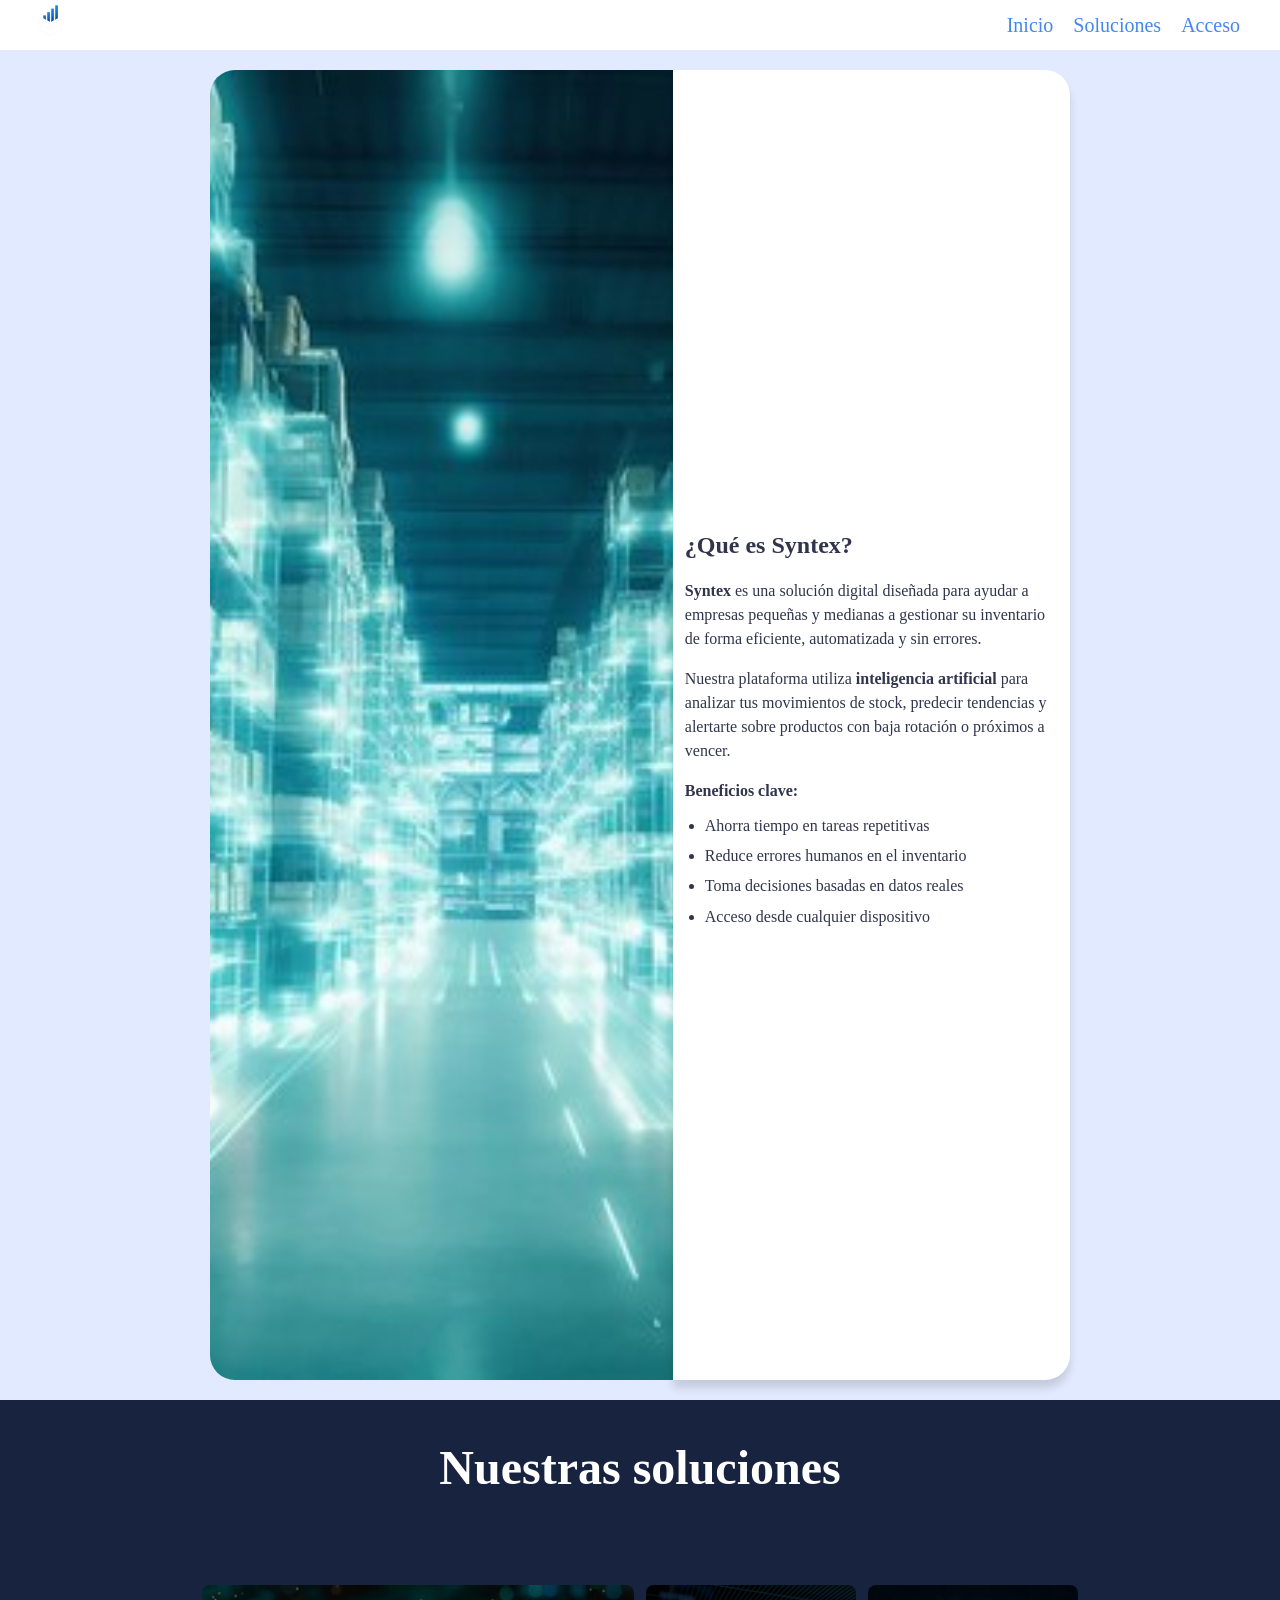
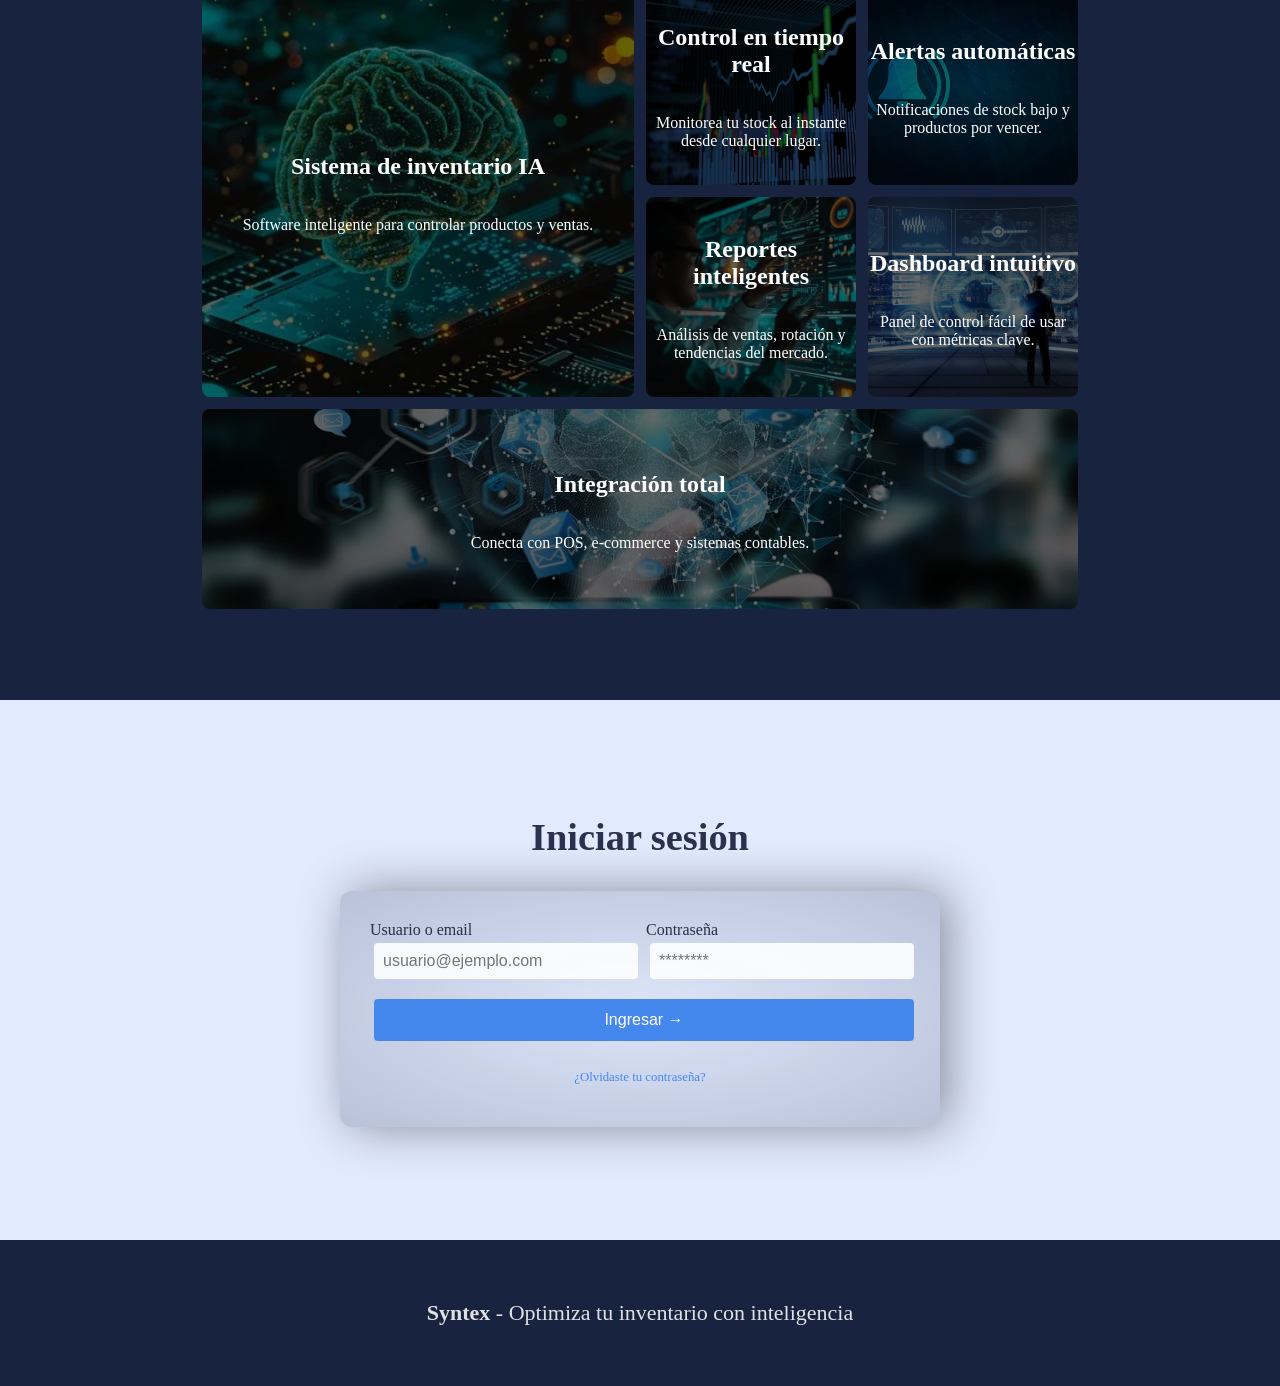
==== commit 027fd4bf: "commit" ====
--- a/index.html
+++ b/index.html
@@ -21,19 +21,26 @@
             </ul>
         </nav>
     </header>
-
     <main class="profile" id="profile">
         <div class="profile__wrapper">
             <div class="profile__img-container">
-                <img src="img/Inteligencia.jpg" class="profile__img">
+                <img src="img/Inteligencia.jpg" class="profile__img" alt="Syntex IA">
             </div>
             <div class="profile__data-container">
                 <div class="profile__data">
                     <div class="profile__description">
-                        <h1>¿Qué es Syntex?</h1>
-                        <p>
-                            Syntex es una solución digital diseñada para ayudar a empresas pequeñas y medianas a gestionar su inventario de forma eficiente, automatizada y sin errores.
-                        </p>
+                        <h2>¿Qué es Syntex?</h2>
+                        <p><strong>Syntex</strong> es una solución digital diseñada para ayudar a empresas pequeñas y medianas a gestionar su inventario de forma eficiente, automatizada y sin errores.</p>
+
+                        <p>Nuestra plataforma utiliza <strong>inteligencia artificial</strong> para analizar tus movimientos de stock, predecir tendencias y alertarte sobre productos con baja rotación o próximos a vencer.</p>
+
+                        <p><strong>Beneficios clave:</strong></p>
+                        <ul>
+                            <li>Ahorra tiempo en tareas repetitivas</li>
+                            <li>Reduce errores humanos en el inventario</li>
+                            <li>Toma decisiones basadas en datos reales</li>
+                            <li>Acceso desde cualquier dispositivo</li>
+                        </ul>
                     </div>
                 </div>
             </div>
@@ -108,7 +115,7 @@
 
             if(email && password) {
                 // Redirige a la página principal (la del sidebar)
-                window.location.href = "index.html";
+                window.location.href = "dashboard.html";
             } else {
                 alert('Por favor ingresa tu usuario y contraseña');
             }
--- a/styles.css
+++ b/styles.css
@@ -451,4 +451,47 @@
     to {
         opacity: 1;
     }
+}
+
+/* ============================================
+   ARREGLAR TEXTO QUE SE SALE DE LA IMAGEN
+   ============================================ */
+
+.profile__data-container {
+    overflow-y: auto;
+    max-height: none;
+    word-wrap: break-word;
+}
+
+.profile__description {
+    width: 100%;
+}
+
+.profile__description ul {
+    padding-left: 20px;
+    margin: 10px 0;
+}
+
+.profile__description li {
+    margin-bottom: 8px;
+    line-height: 1.4;
+    word-wrap: break-word;
+}
+
+.profile__description p {
+    margin-bottom: 12px;
+    line-height: 1.5;
+}
+
+/* Ajustes responsivos */
+@media (max-width: 768px) {
+    .profile__data-container {
+        padding: 15px;
+        max-height: 400px;
+        overflow-y: auto;
+    }
+
+    .profile__description li {
+        font-size: 0.85rem;
+    }
 }
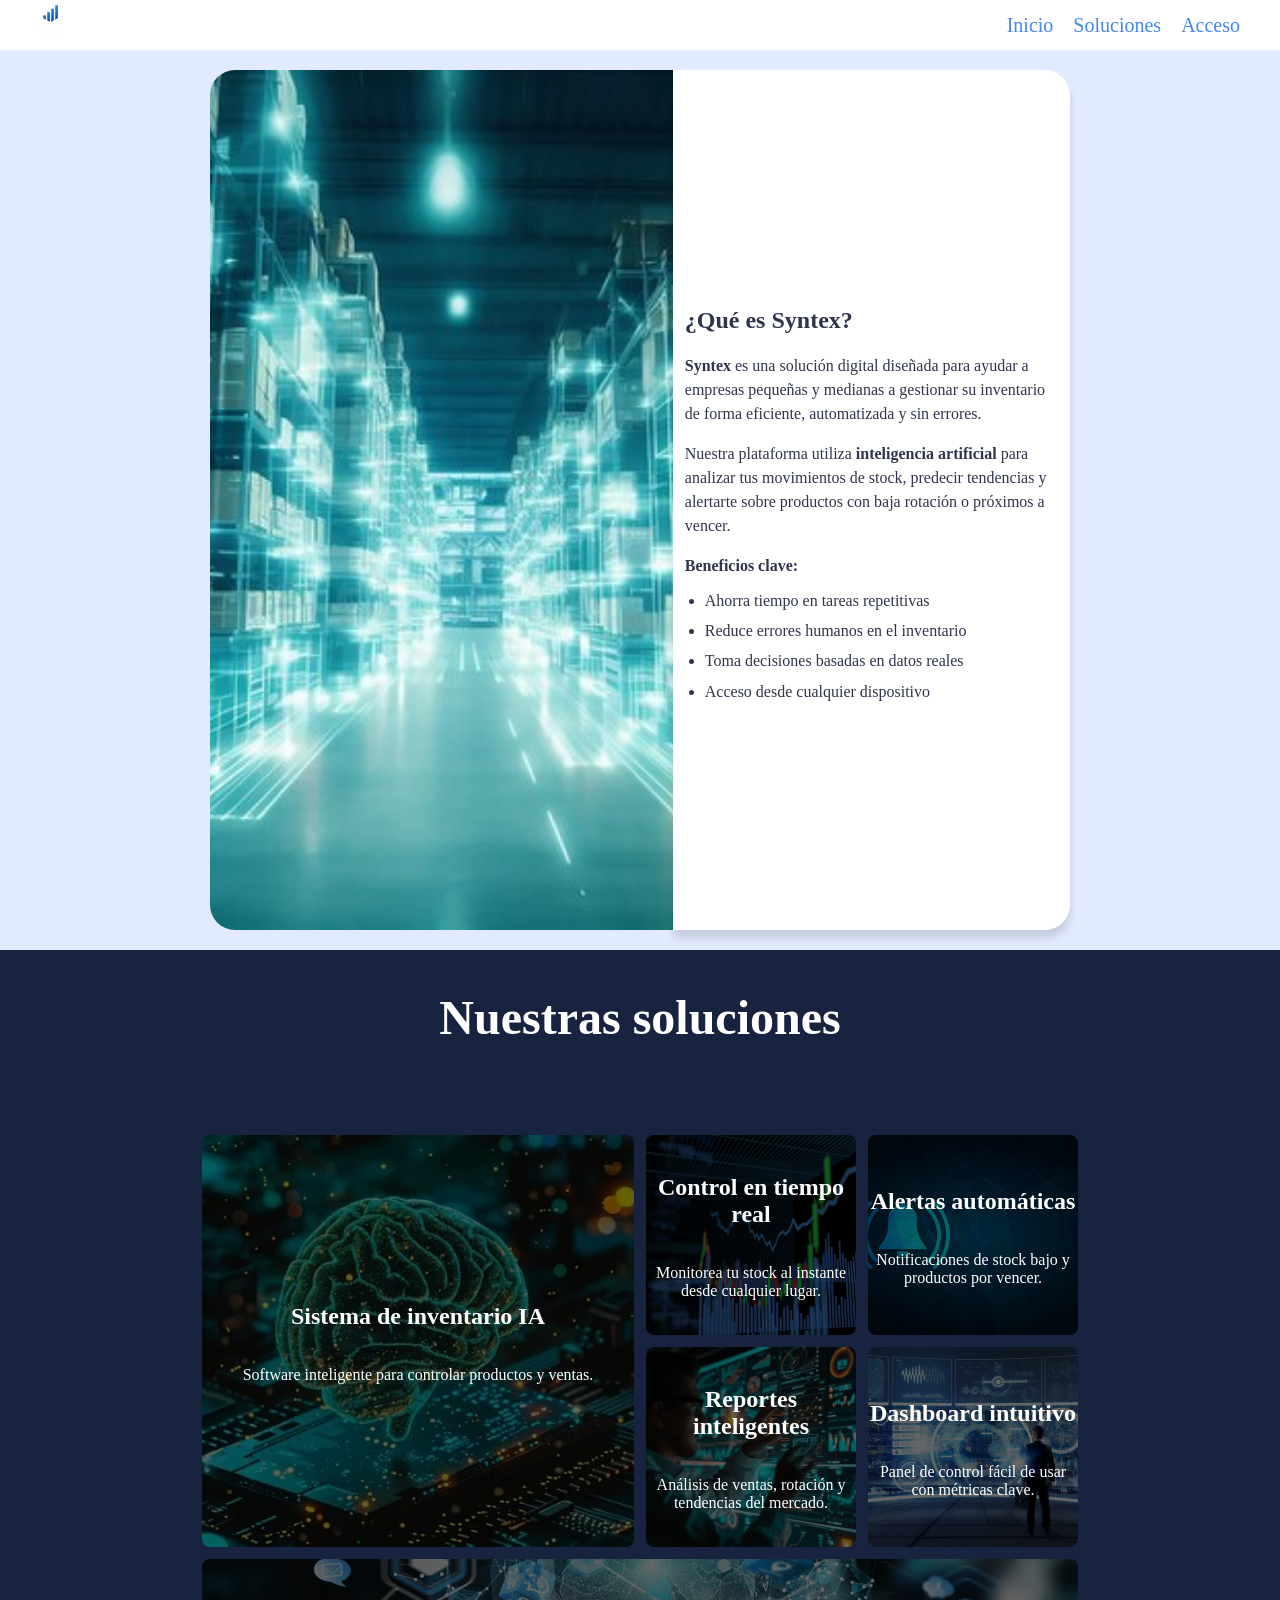
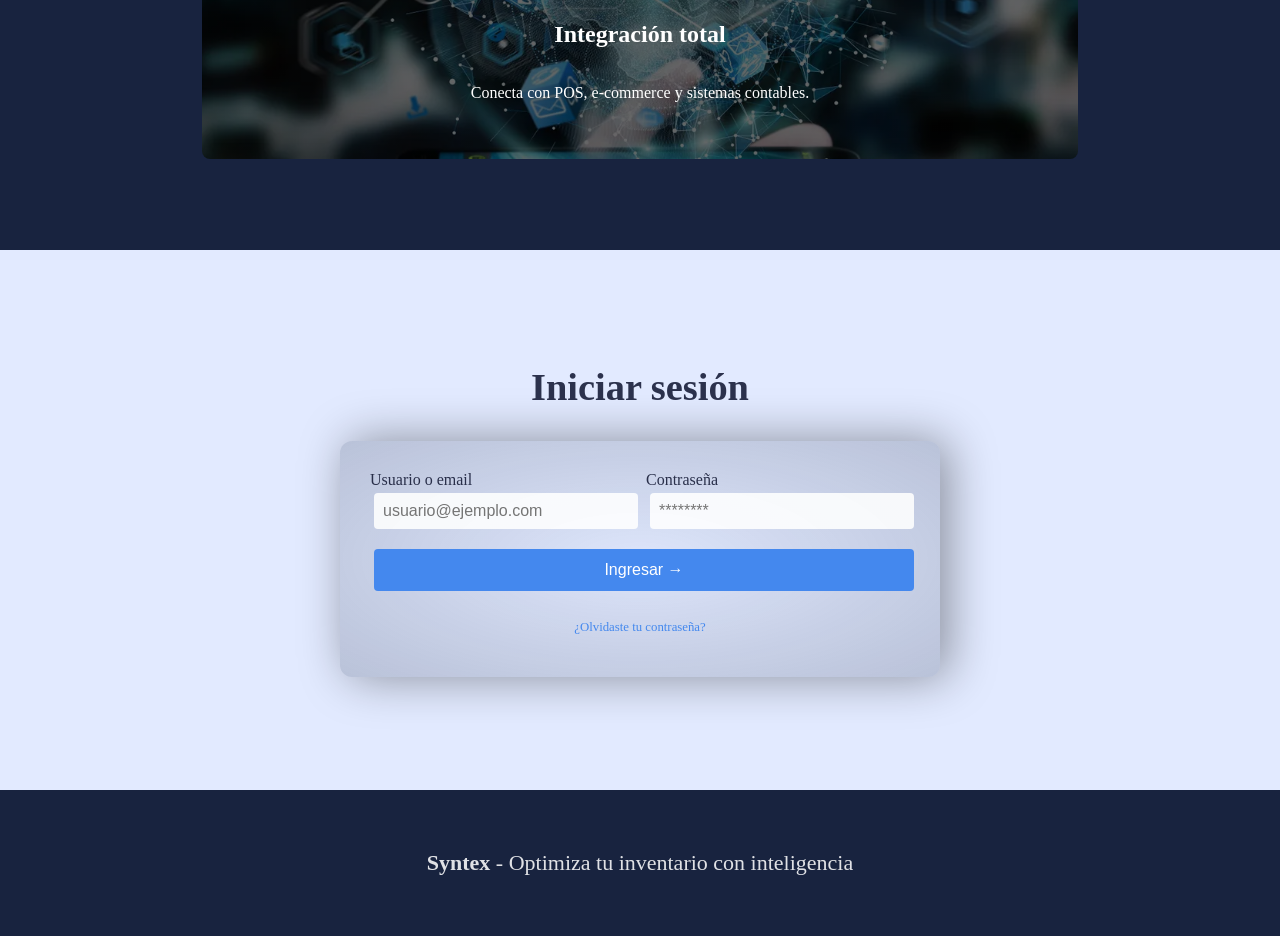
==== commit 2bc974d9: "Agregando .js" ====
--- a/index.html
+++ b/index.html
@@ -103,23 +103,6 @@
     <footer>
         <strong>Syntex</strong> - Optimiza tu inventario con inteligencia
     </footer>
-
-    <script>
-        // REDIRECCIÓN AL HACER LOGIN
-        document.getElementById('loginForm').addEventListener('submit', function(e) {
-            e.preventDefault();
-
-            // Validación simple (opcional)
-            const email = document.getElementById('email').value;
-            const password = document.getElementById('password').value;
-
-            if(email && password) {
-                // Redirige a la página principal (la del sidebar)
-                window.location.href = "dashboard.html";
-            } else {
-                alert('Por favor ingresa tu usuario y contraseña');
-            }
-        });
-    </script>
+    <script src="codigo.js"></script>
 </body>
 </html>
--- a/styles.css
+++ b/styles.css
@@ -167,7 +167,7 @@
         flex-direction: row;
         padding: 20px;
         background-color: transparent;
-        height: 150vh;
+        height: 100vh;
         margin: auto;
     }
 
@@ -454,7 +454,7 @@
 }
 
 /* ============================================
-   ARREGLAR TEXTO QUE SE SALE DE LA IMAGEN
+ARREGLAR TEXTO QUE SE SALE DE LA IMAGEN
    ============================================ */
 
 .profile__data-container {
